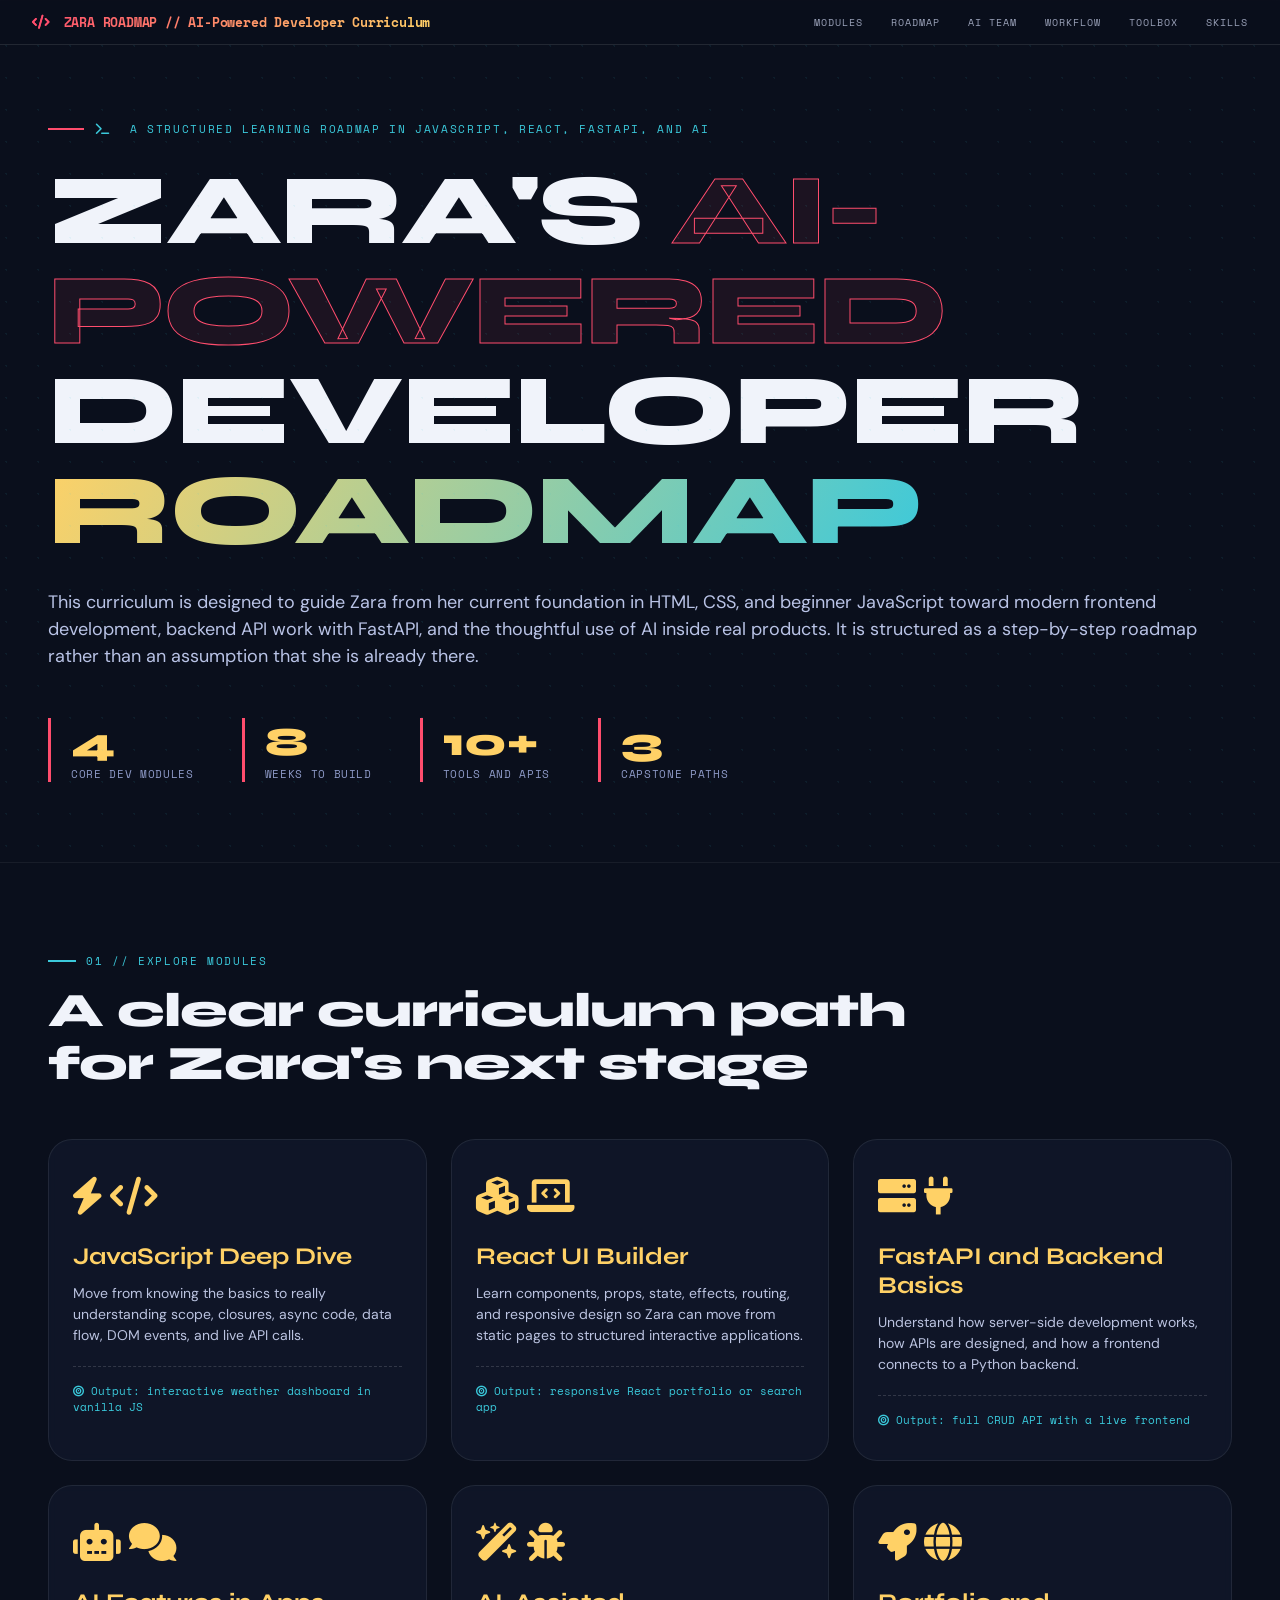
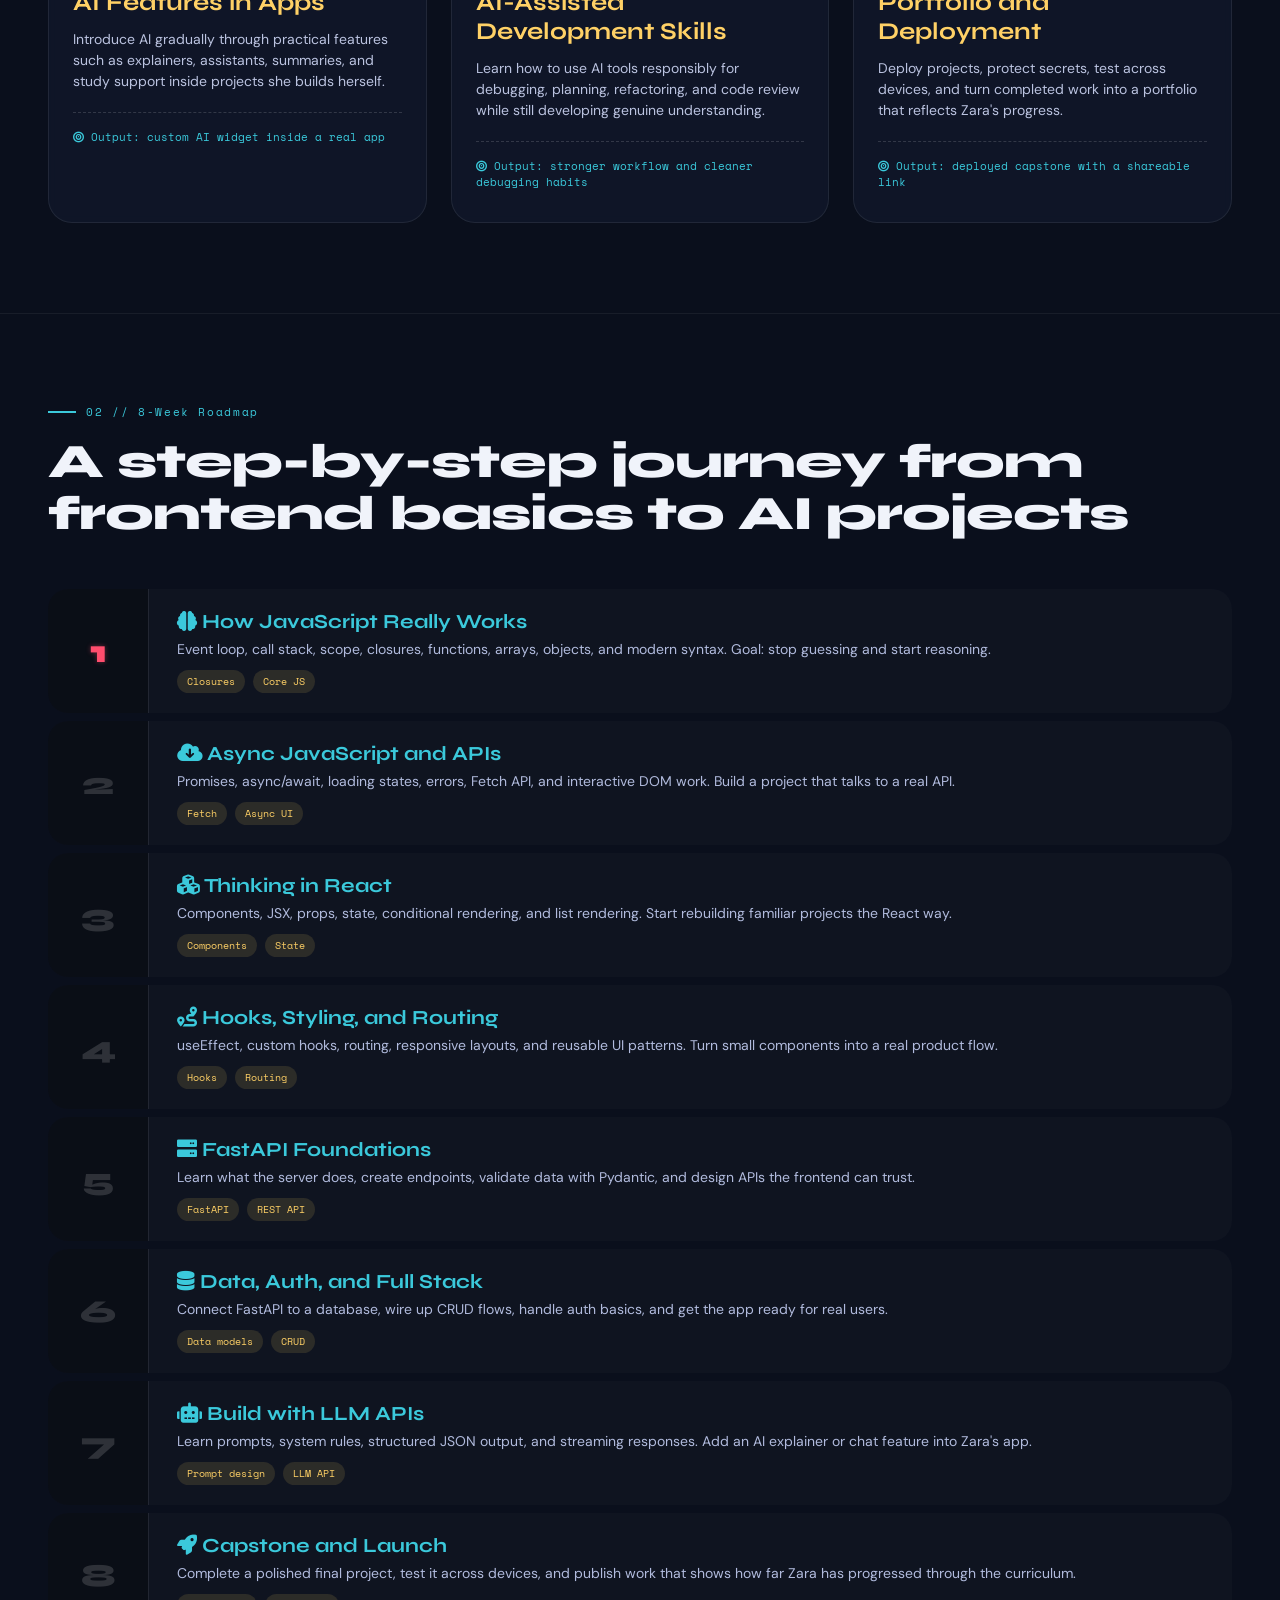
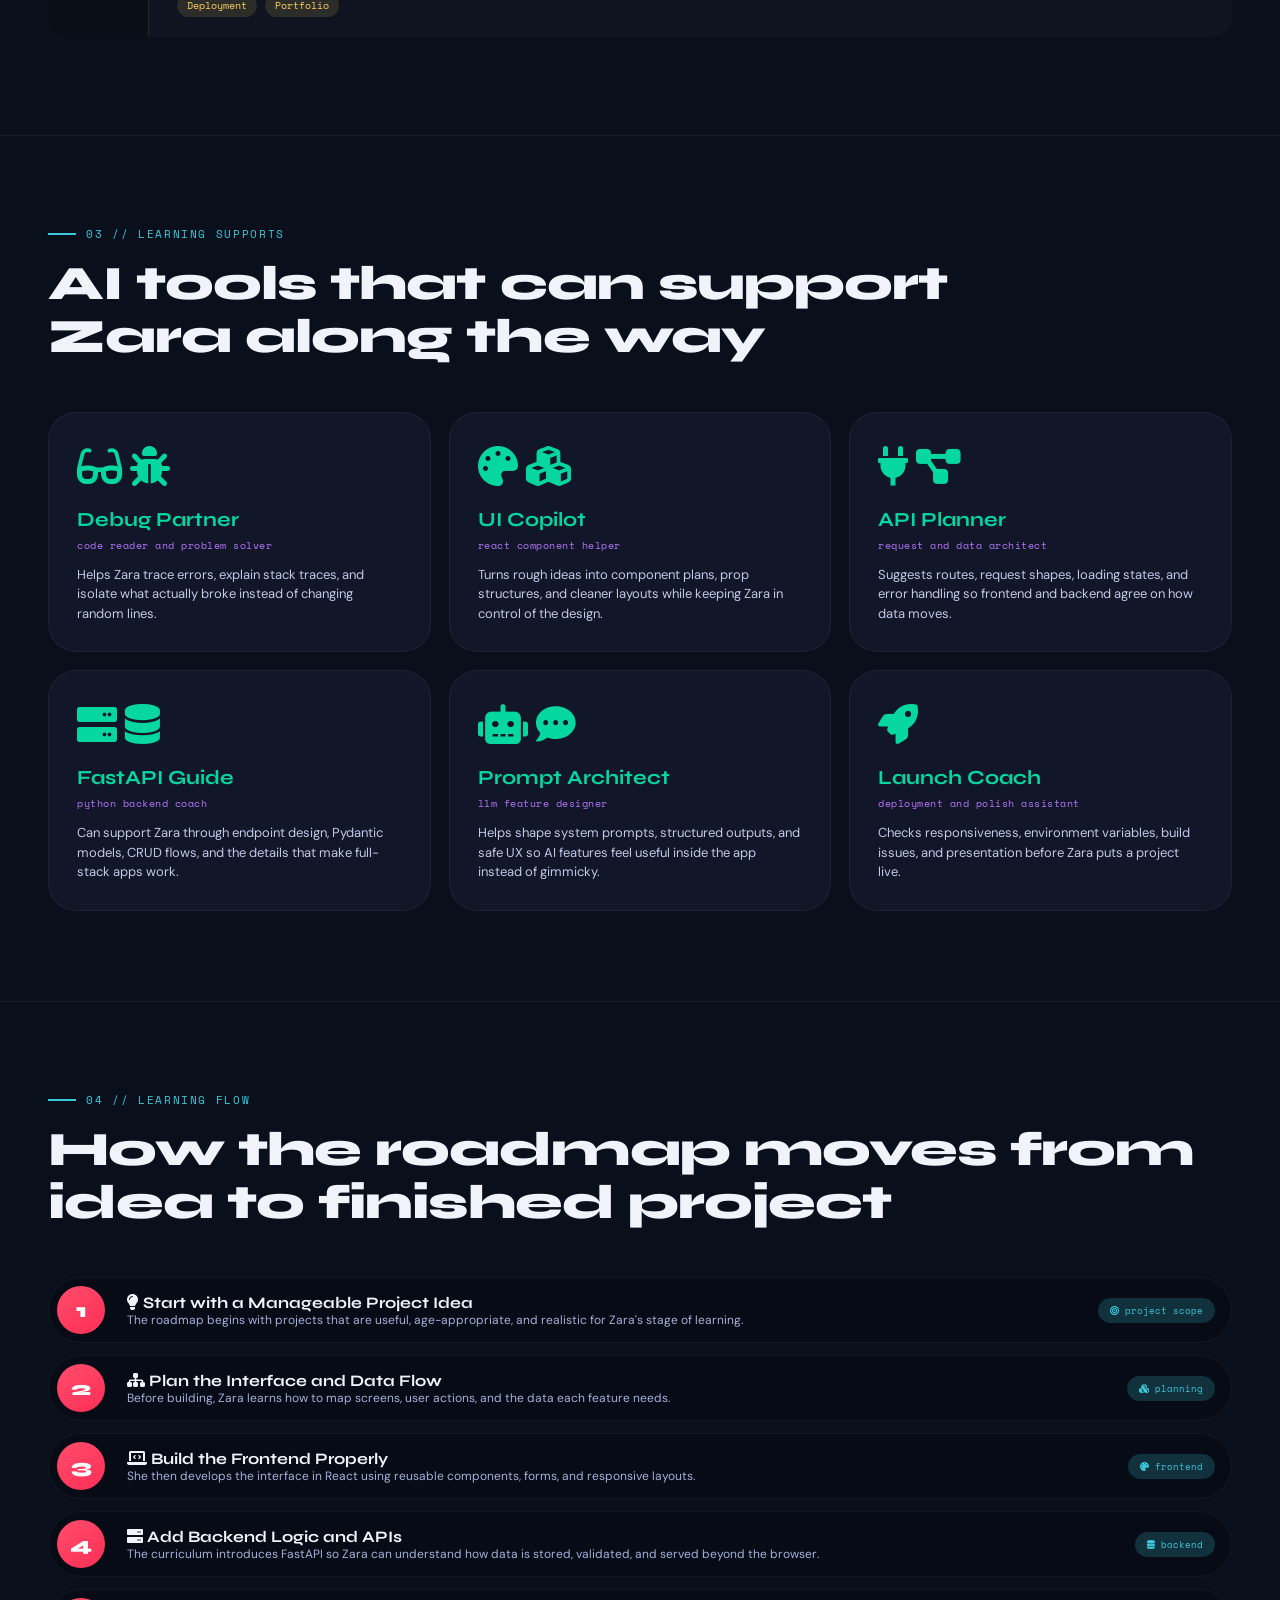
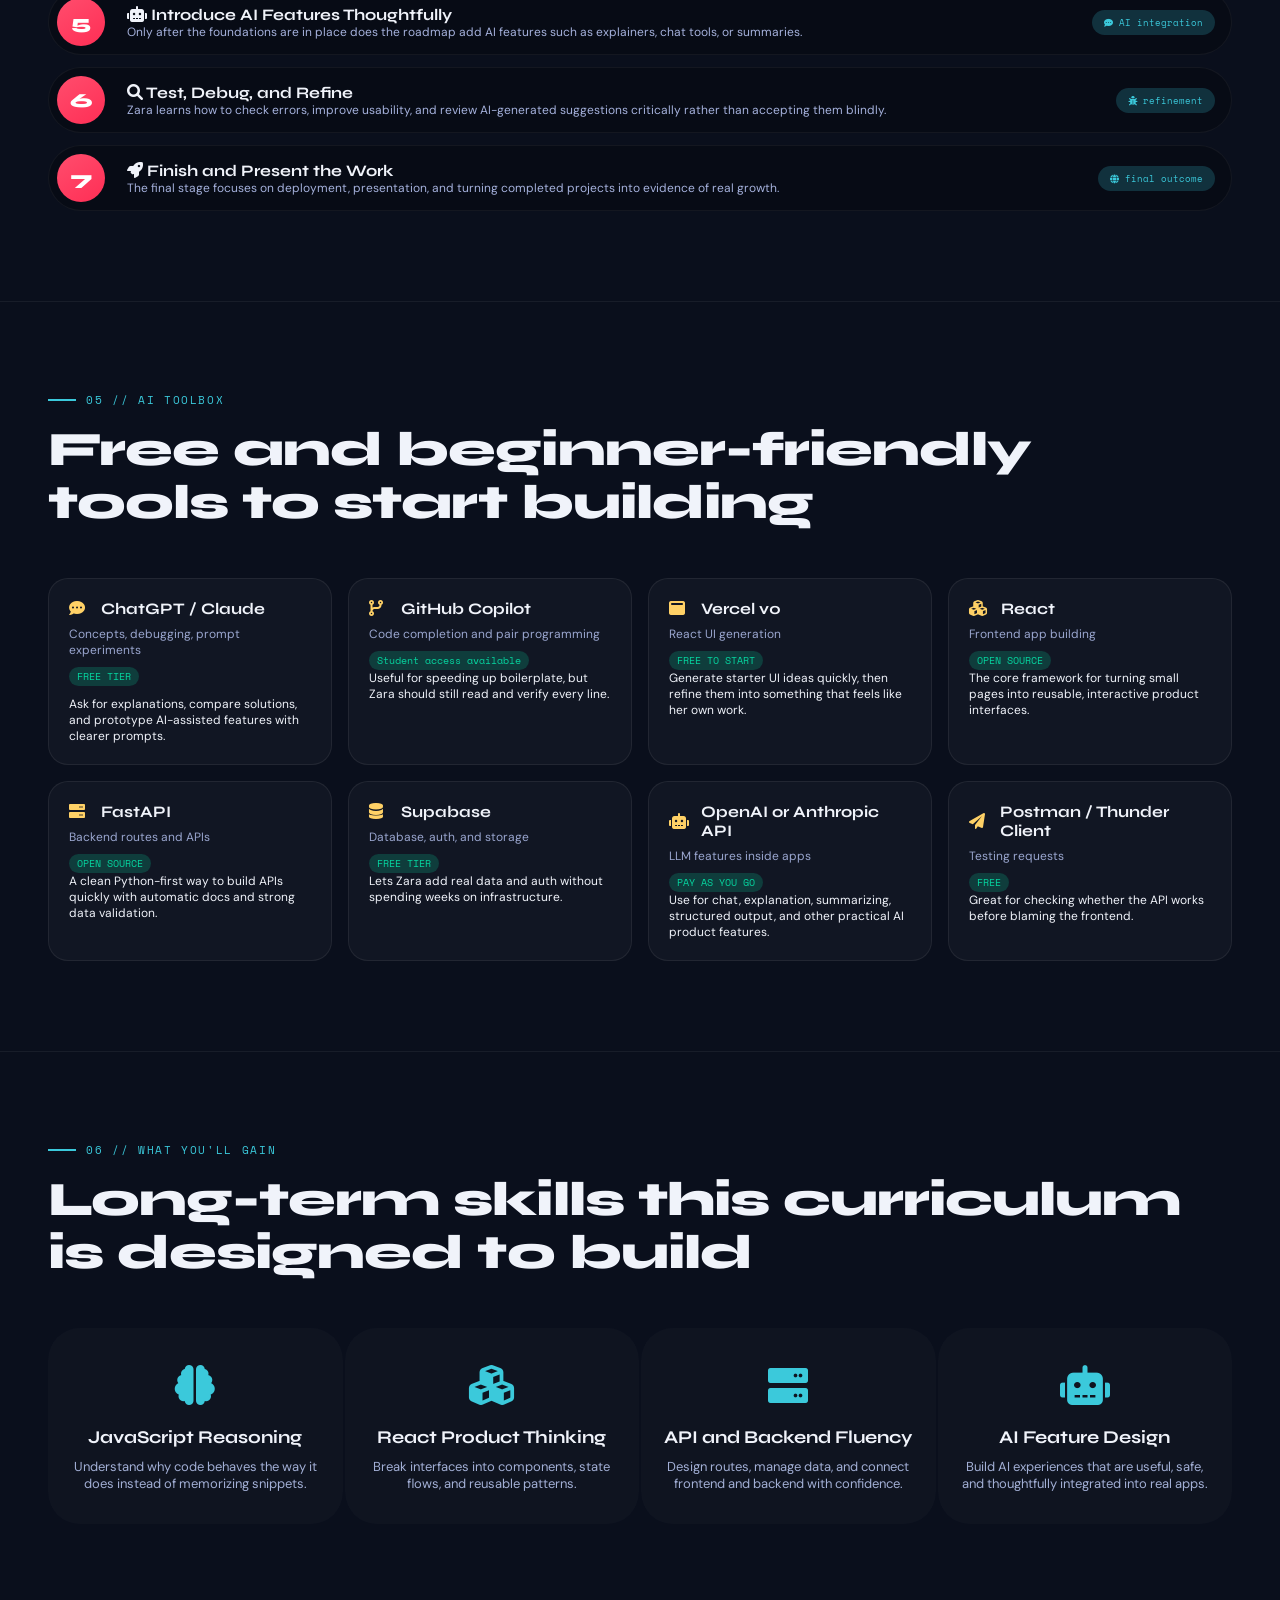
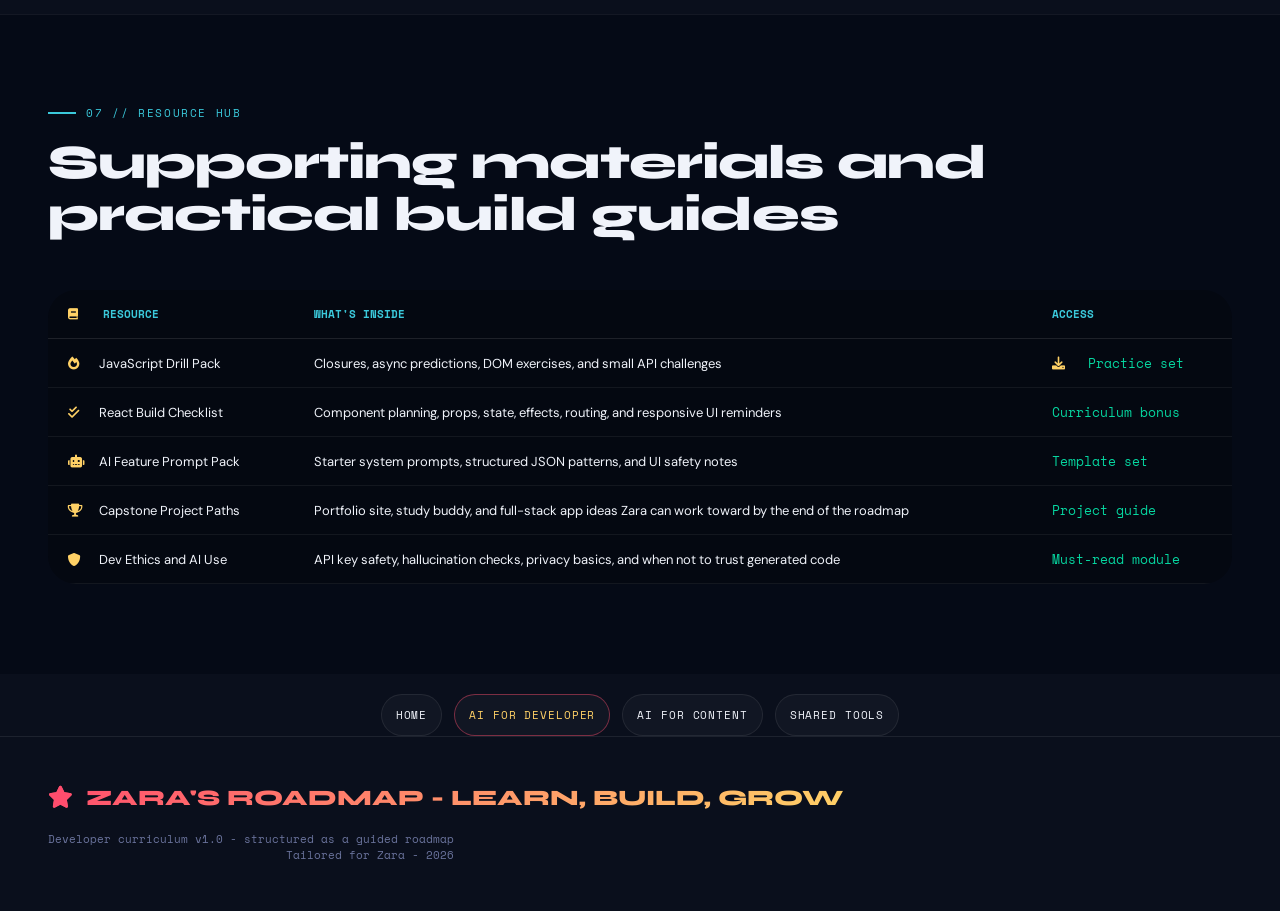
==== ai_for_dev.html @ 977c60f8 "ai build" ====
<!DOCTYPE html>
<html lang="en">
<head>
<meta charset="UTF-8">
<meta name="viewport" content="width=device-width, initial-scale=1.0">
<title>Zara's AI-Powered Developer Roadmap</title>
<link href="https://fonts.googleapis.com/css2?family=Space+Mono:wght@400;700&family=Syne:wght@400;600;700;800&family=DM+Sans:wght@300;400;500;700&display=swap" rel="stylesheet">
<link rel="stylesheet" href="https://cdnjs.cloudflare.com/ajax/libs/font-awesome/6.0.0-beta3/css/all.min.css">
<style>
*{margin:0;padding:0;box-sizing:border-box}
:root{
  --deep:#0a0f1c; --paper:#fefbf5; --plasma:#ff4d6d; --plasma2:#ff4d6e13; --neon:#3bc9db; --volt:#ffd166; --purple:#b977fe; --mint:#06d6a0;
  --mono:'Space Mono',monospace; --head:'Syne',sans-serif; --body:'DM Sans',sans-serif;
}
html{scroll-behavior:smooth}
body{background:var(--deep);color:#f0f3fa;font-family:var(--body);overflow-x:hidden}

nav{position:fixed;top:0;left:0;right:0;z-index:100;display:flex;align-items:center;justify-content:space-between;padding:12px 32px;background:rgba(10,15,28,0.92);backdrop-filter:blur(14px);border-bottom:1px solid rgba(255,255,255,0.1)}
.nav-logo{font-family:var(--mono);font-size:13px;font-weight:700;background:linear-gradient(135deg,var(--plasma),var(--volt));-webkit-background-clip:text;background-clip:text;color:transparent;letter-spacing:-0.2px}
.nav-logo i{margin-right:6px;background:none;-webkit-background-clip:unset;background-clip:unset;color:var(--plasma);font-size:14px}
.nav-links{display:flex;gap:28px;flex-wrap:wrap}
.nav-links a{font-family:var(--mono);font-size:10px;color:#9aa2b9;text-decoration:none;letter-spacing:0.1em;text-transform:uppercase;transition:all 0.2s}
.nav-links a:hover{color:var(--plasma)}

.hero{min-height:90vh;display:flex;flex-direction:column;justify-content:center;padding:120px 48px 80px;position:relative;overflow:hidden}
.hero-grid{position:absolute;inset:0;background-image:radial-gradient(circle at 20% 40%, rgba(59,201,219,0.08) 1px, transparent 1px);background-size:32px 32px;pointer-events:none}
.hero-tag{font-family:var(--mono);font-size:11px;color:var(--neon);letter-spacing:0.15em;margin-bottom:24px;display:flex;align-items:center;gap:12px}
.hero-tag::before{content:'';width:36px;height:2px;background:var(--plasma)}
.hero-tag i{margin-right:6px;font-size:12px}
.hero h1{font-family:var(--head);font-size:clamp(48px,9vw,100px);font-weight:800;line-height:1;letter-spacing:-0.02em;margin-bottom:28px}
.hero h1 .highlight{color:var(--plasma2);-webkit-text-stroke:1px var(--plasma);text-stroke:1px var(--plasma)}
.hero h1 .spark{background:linear-gradient(120deg,var(--volt),var(--neon));-webkit-background-clip:text;background-clip:text;color:transparent}
.hero-sub{font-size:18px;color:#b9c3e6;max-width:620px;line-height:1.5;margin-bottom:48px}
.hero-stats{display:flex;gap:48px;flex-wrap:wrap}
.stat{border-left:3px solid var(--plasma);padding-left:20px}
.stat-num{font-family:var(--head);font-size:40px;font-weight:800;color:var(--volt)}
.stat-label{font-family:var(--mono);font-size:11px;color:#8d99c6;text-transform:uppercase;letter-spacing:0.06em}

section{padding:90px 48px;border-top:1px solid rgba(255,255,255,0.06)}
.s-tag{font-family:var(--mono);font-size:11px;color:var(--neon);letter-spacing:0.15em;margin-bottom:16px;display:flex;align-items:center;gap:10px}
.s-tag::before{content:'';width:28px;height:2px;background:var(--neon)}
.s-title{font-family:var(--head);font-size:clamp(28px,5vw,48px);font-weight:800;line-height:1.1;letter-spacing:-0.02em;margin-bottom:48px}

.modules-grid{display:grid;grid-template-columns:repeat(auto-fill,minmax(280px,1fr));gap:24px}
.module-card{background:rgba(18,25,45,0.7);backdrop-filter:blur(4px);border:1px solid rgba(255,255,255,0.08);border-radius:24px;padding:32px 24px;transition:all 0.2s ease}
.module-card:hover{transform:translateY(-6px);border-color:rgba(59,201,219,0.4);background:rgba(30,40,65,0.8)}
.module-icon{font-size:38px;margin-bottom:20px;color:var(--volt)}
.module-card h3{font-family:var(--head);font-size:24px;font-weight:700;margin-bottom:12px;color:var(--volt)}
.module-desc{font-size:14px;color:#bbc3e0;line-height:1.5;margin-bottom:20px}
.module-outcome{font-family:var(--mono);font-size:11px;color:var(--neon);border-top:1px dashed rgba(255,255,255,0.15);padding-top:16px;margin-top:8px}

.weeks-track{margin-top:20px}
.week-row{display:grid;grid-template-columns:100px 1fr;gap:0;margin-bottom:8px;background:rgba(255,255,255,0.02);border-radius:20px;overflow:hidden}
.week-num{display:flex;align-items:center;justify-content:center;font-family:var(--head);font-size:32px;font-weight:800;color:rgba(255,255,255,0.15);background:rgba(0,0,0,0.3);padding:20px 12px}
.week-num.active-w{color:var(--plasma);text-shadow:0 0 5px rgba(255,77,109,0.4)}
.week-content{padding:20px 28px;border-left:1px solid rgba(255,255,255,0.08)}
.week-title{font-family:var(--head);font-size:20px;font-weight:700;color:var(--neon);margin-bottom:6px}
.week-desc{font-size:14px;color:#b1bbdd;margin-bottom:12px}
.week-skills{display:flex;flex-wrap:wrap;gap:8px}
.skill-badge{font-family:var(--mono);font-size:10px;background:rgba(255,209,102,0.12);color:var(--volt);padding:4px 10px;border-radius:40px}

.agents-grid{display:grid;grid-template-columns:repeat(3,1fr);gap:18px}
.agent-card{padding:28px;background:rgba(20,28,48,0.7);border-radius:28px;border:1px solid rgba(255,255,255,0.05);transition:all 0.2s}
.agent-card:hover{background:rgba(40,55,85,0.6);border-color:var(--purple)}
.agent-icon{font-size:40px;margin-bottom:14px;color:var(--mint)}
.agent-name{font-family:var(--head);font-size:20px;font-weight:700;color:var(--mint);margin-bottom:6px}
.agent-job{font-family:var(--mono);font-size:10px;color:var(--purple);letter-spacing:0.05em;margin-bottom:12px}
.agent-desc{font-size:13px;color:#c0c8e8;line-height:1.5}

.wf-list{display:flex;flex-direction:column;gap:12px}
.wf-step{display:grid;grid-template-columns:70px 1fr auto;background:rgba(0,0,0,0.25);border-radius:48px;align-items:center;padding:8px 16px 8px 8px;border:1px solid rgba(255,255,255,0.05)}
.wf-num-circle{width:48px;height:48px;background:linear-gradient(145deg,var(--plasma),#ff2e55);border-radius:40px;display:flex;align-items:center;justify-content:center;font-weight:800;font-family:var(--head);font-size:20px;color:white}
.wf-text h4{font-family:var(--head);font-size:16px;font-weight:700}
.wf-text p{font-size:12px;color:#a5b1dc}
.wf-badge{font-family:var(--mono);font-size:9px;background:rgba(59,201,219,0.2);color:var(--neon);padding:6px 12px;border-radius:30px}

.tool-grid{display:grid;grid-template-columns:repeat(4,1fr);gap:16px}
.tool-card{background:rgba(255,255,255,0.03);border-radius:20px;padding:20px;border:1px solid rgba(255,255,255,0.07)}
.tool-card h4{font-family:var(--head);font-size:16px;font-weight:700;margin-bottom:6px;display:flex;align-items:center;gap:8px}
.tool-card h4 i{color:var(--volt);width:24px}
.tool-for{font-size:12px;color:#9aa6cf;margin:8px 0 6px}
.free-badge{font-size:9px;background:rgba(6,214,160,0.2);color:var(--mint);padding:2px 8px;border-radius:30px;display:inline-block}

.skill-grid{display:grid;grid-template-columns:repeat(4,1fr);gap:2px}
.skill-card{text-align:center;padding:32px 18px;background:rgba(255,255,255,0.02);border-radius:32px}
.skill-icon{font-size:40px;margin-bottom:14px;color:var(--neon)}
.skill-card h4{font-family:var(--head);font-size:18px;font-weight:700}
.skill-card p{font-size:13px;color:#a2afd5;margin-top:10px}

.resource-table{width:100%;border-collapse:collapse;background:rgba(0,0,0,0.25);border-radius:28px;overflow:hidden}
.resource-table th{font-family:var(--mono);font-size:11px;color:var(--neon);text-align:left;padding:16px 20px;border-bottom:1px solid rgba(255,255,255,0.1)}
.resource-table td{padding:14px 20px;border-bottom:1px solid rgba(255,255,255,0.06);font-size:13px}
.free-tag{color:var(--mint);font-family:var(--mono);font-size:10px}
.resource-table i{margin-right:8px;color:var(--volt);width:20px}

footer{padding:48px;border-top:1px solid rgba(255,255,255,0.08);display:flex;justify-content:space-between;flex-wrap:wrap;gap:20px}
.footer-logo{font-family:var(--head);font-size:22px;font-weight:800;background:linear-gradient(135deg,var(--plasma),var(--volt));-webkit-background-clip:text;background-clip:text;color:transparent}
.footer-logo i{margin-right:6px;color:var(--plasma);background:none;-webkit-background-clip:unset}
.footer-meta{font-family:var(--mono);font-size:11px;color:#6a739c;text-align:right}

.fade-in{opacity:0;transform:translateY(16px);transition:opacity 0.5s ease,transform 0.5s ease}
.fade-in.visible{opacity:1;transform:translateY(0)}

@media(max-width:900px){
  .agents-grid,.tool-grid,.skill-grid{grid-template-columns:1fr}
  .week-row{grid-template-columns:1fr}
  .week-num{padding:12px}
  .wf-step{grid-template-columns:1fr;gap:12px;border-radius:32px;padding:16px}
  .wf-num-circle{margin-right:auto}
  section{padding:60px 24px}
  .hero{padding:100px 24px 60px}
  nav .nav-links{display:none}
}
</style>
<link rel="stylesheet" href="shared-responsive.css">
</head>
<body>

<nav>
  <div class="nav-logo"><i class="fas fa-code"></i> ZARA ROADMAP // AI-Powered Developer Curriculum</div>

  <div class="nav-links">
    <a href="#modules">Modules</a>
    <a href="#roadmap">Roadmap</a>
    <a href="#aiagents">AI Team</a>
    <a href="#workflow">Workflow</a>
    <a href="#toolbox">Toolbox</a>
    <a href="#skills">Skills</a>
  </div>
</nav>

<section class="hero">
  <div class="hero-grid"></div>
  <div class="hero-tag"><i class="fas fa-terminal"></i> A STRUCTURED LEARNING ROADMAP IN JAVASCRIPT, REACT, FASTAPI, AND AI</div>
  <h1>
    <div>ZARA'S<span class="highlight"> AI-POWERED</span></div>
    <div>DEVELOPER <span class="spark">ROADMAP</span></div>
  </h1>
  <p class="hero-sub">This curriculum is designed to guide Zara from her current foundation in HTML, CSS, and beginner JavaScript toward modern frontend development, backend API work with FastAPI, and the thoughtful use of AI inside real products. It is structured as a step-by-step roadmap rather than an assumption that she is already there.</p>
  <div class="hero-stats">
    <div class="stat"><div class="stat-num">4</div><div class="stat-label">Core Dev Modules</div></div>
    <div class="stat"><div class="stat-num">8</div><div class="stat-label">Weeks to Build</div></div>
    <div class="stat"><div class="stat-num">10+</div><div class="stat-label">Tools and APIs</div></div>
    <div class="stat"><div class="stat-num">3</div><div class="stat-label">Capstone Paths</div></div>
  </div>
</section>

<section id="modules">
  <div class="s-tag">01 // EXPLORE MODULES</div>
  <h2 class="s-title">A clear curriculum path<br>for Zara's next stage</h2>
  <div class="modules-grid fade-in">
    <div class="module-card"><div class="module-icon"><i class="fas fa-bolt"></i> <i class="fas fa-code"></i></div><h3>JavaScript Deep Dive</h3><div class="module-desc">Move from knowing the basics to really understanding scope, closures, async code, data flow, DOM events, and live API calls.</div><div class="module-outcome"><i class="fas fa-bullseye"></i> Output: interactive weather dashboard in vanilla JS</div></div>
    <div class="module-card"><div class="module-icon"><i class="fas fa-cubes"></i> <i class="fas fa-laptop-code"></i></div><h3>React UI Builder</h3><div class="module-desc">Learn components, props, state, effects, routing, and responsive design so Zara can move from static pages to structured interactive applications.</div><div class="module-outcome"><i class="fas fa-bullseye"></i> Output: responsive React portfolio or search app</div></div>
    <div class="module-card"><div class="module-icon"><i class="fas fa-server"></i> <i class="fas fa-plug"></i></div><h3>FastAPI and Backend Basics</h3><div class="module-desc">Understand how server-side development works, how APIs are designed, and how a frontend connects to a Python backend.</div><div class="module-outcome"><i class="fas fa-bullseye"></i> Output: full CRUD API with a live frontend</div></div>
    <div class="module-card"><div class="module-icon"><i class="fas fa-robot"></i> <i class="fas fa-comments"></i></div><h3>AI Features in Apps</h3><div class="module-desc">Introduce AI gradually through practical features such as explainers, assistants, summaries, and study support inside projects she builds herself.</div><div class="module-outcome"><i class="fas fa-bullseye"></i> Output: custom AI widget inside a real app</div></div>
    <div class="module-card"><div class="module-icon"><i class="fas fa-wand-magic-sparkles"></i> <i class="fas fa-bug"></i></div><h3>AI-Assisted Development Skills</h3><div class="module-desc">Learn how to use AI tools responsibly for debugging, planning, refactoring, and code review while still developing genuine understanding.</div><div class="module-outcome"><i class="fas fa-bullseye"></i> Output: stronger workflow and cleaner debugging habits</div></div>
    <div class="module-card"><div class="module-icon"><i class="fas fa-rocket"></i> <i class="fas fa-globe"></i></div><h3>Portfolio and Deployment</h3><div class="module-desc">Deploy projects, protect secrets, test across devices, and turn completed work into a portfolio that reflects Zara's progress.</div><div class="module-outcome"><i class="fas fa-bullseye"></i> Output: deployed capstone with a shareable link</div></div>
  </div>
</section>

<section id="roadmap">
  <div class="s-tag">02 // 8-Week Roadmap</div>
  <h2 class="s-title">A step-by-step journey from<br>frontend basics to AI projects</h2>
  <div class="weeks-track fade-in">
    <div class="week-row"><div class="week-num active-w">1</div><div class="week-content"><div class="week-title"><i class="fas fa-brain"></i> How JavaScript Really Works</div><div class="week-desc">Event loop, call stack, scope, closures, functions, arrays, objects, and modern syntax. Goal: stop guessing and start reasoning.</div><div class="week-skills"><span class="skill-badge">Closures</span><span class="skill-badge">Core JS</span></div></div></div>
    <div class="week-row"><div class="week-num">2</div><div class="week-content"><div class="week-title"><i class="fas fa-cloud-arrow-down"></i> Async JavaScript and APIs</div><div class="week-desc">Promises, async/await, loading states, errors, Fetch API, and interactive DOM work. Build a project that talks to a real API.</div><div class="week-skills"><span class="skill-badge">Fetch</span><span class="skill-badge">Async UI</span></div></div></div>
    <div class="week-row"><div class="week-num">3</div><div class="week-content"><div class="week-title"><i class="fas fa-cubes"></i> Thinking in React</div><div class="week-desc">Components, JSX, props, state, conditional rendering, and list rendering. Start rebuilding familiar projects the React way.</div><div class="week-skills"><span class="skill-badge">Components</span><span class="skill-badge">State</span></div></div></div>
    <div class="week-row"><div class="week-num">4</div><div class="week-content"><div class="week-title"><i class="fas fa-route"></i> Hooks, Styling, and Routing</div><div class="week-desc">useEffect, custom hooks, routing, responsive layouts, and reusable UI patterns. Turn small components into a real product flow.</div><div class="week-skills"><span class="skill-badge">Hooks</span><span class="skill-badge">Routing</span></div></div></div>
    <div class="week-row"><div class="week-num">5</div><div class="week-content"><div class="week-title"><i class="fas fa-server"></i> FastAPI Foundations</div><div class="week-desc">Learn what the server does, create endpoints, validate data with Pydantic, and design APIs the frontend can trust.</div><div class="week-skills"><span class="skill-badge">FastAPI</span><span class="skill-badge">REST API</span></div></div></div>
    <div class="week-row"><div class="week-num">6</div><div class="week-content"><div class="week-title"><i class="fas fa-database"></i> Data, Auth, and Full Stack</div><div class="week-desc">Connect FastAPI to a database, wire up CRUD flows, handle auth basics, and get the app ready for real users.</div><div class="week-skills"><span class="skill-badge">Data models</span><span class="skill-badge">CRUD</span></div></div></div>
    <div class="week-row"><div class="week-num">7</div><div class="week-content"><div class="week-title"><i class="fas fa-robot"></i> Build with LLM APIs</div><div class="week-desc">Learn prompts, system rules, structured JSON output, and streaming responses. Add an AI explainer or chat feature into Zara's app.</div><div class="week-skills"><span class="skill-badge">Prompt design</span><span class="skill-badge">LLM API</span></div></div></div>
    <div class="week-row"><div class="week-num">8</div><div class="week-content"><div class="week-title"><i class="fas fa-rocket"></i> Capstone and Launch</div><div class="week-desc">Complete a polished final project, test it across devices, and publish work that shows how far Zara has progressed through the curriculum.</div><div class="week-skills"><span class="skill-badge">Deployment</span><span class="skill-badge">Portfolio</span></div></div></div>
  </div>
</section>

<section id="aiagents">
  <div class="s-tag">03 // LEARNING SUPPORTS</div>
  <h2 class="s-title">AI tools that can support<br>Zara along the way</h2>
  <div class="agents-grid fade-in">
    <div class="agent-card"><div class="agent-icon"><i class="fas fa-glasses"></i> <i class="fas fa-bug"></i></div><div class="agent-name">Debug Partner</div><div class="agent-job">code reader and problem solver</div><div class="agent-desc">Helps Zara trace errors, explain stack traces, and isolate what actually broke instead of changing random lines.</div></div>
    <div class="agent-card"><div class="agent-icon"><i class="fas fa-palette"></i> <i class="fas fa-cubes"></i></div><div class="agent-name">UI Copilot</div><div class="agent-job">react component helper</div><div class="agent-desc">Turns rough ideas into component plans, prop structures, and cleaner layouts while keeping Zara in control of the design.</div></div>
    <div class="agent-card"><div class="agent-icon"><i class="fas fa-plug"></i> <i class="fas fa-diagram-project"></i></div><div class="agent-name">API Planner</div><div class="agent-job">request and data architect</div><div class="agent-desc">Suggests routes, request shapes, loading states, and error handling so frontend and backend agree on how data moves.</div></div>
    <div class="agent-card"><div class="agent-icon"><i class="fas fa-server"></i> <i class="fas fa-database"></i></div><div class="agent-name">FastAPI Guide</div><div class="agent-job">python backend coach</div><div class="agent-desc">Can support Zara through endpoint design, Pydantic models, CRUD flows, and the details that make full-stack apps work.</div></div>
    <div class="agent-card"><div class="agent-icon"><i class="fas fa-robot"></i> <i class="fas fa-comment-dots"></i></div><div class="agent-name">Prompt Architect</div><div class="agent-job">llm feature designer</div><div class="agent-desc">Helps shape system prompts, structured outputs, and safe UX so AI features feel useful inside the app instead of gimmicky.</div></div>
    <div class="agent-card"><div class="agent-icon"><i class="fas fa-rocket"></i> <i class="fas fa-shield-halved"></i></div><div class="agent-name">Launch Coach</div><div class="agent-job">deployment and polish assistant</div><div class="agent-desc">Checks responsiveness, environment variables, build issues, and presentation before Zara puts a project live.</div></div>
  </div>
</section>

<section id="workflow">
  <div class="s-tag">04 // LEARNING FLOW</div>
  <h2 class="s-title">How the roadmap moves from<br>idea to finished project</h2>
  <div class="wf-list fade-in">
    <div class="wf-step"><div class="wf-num-circle">1</div><div class="wf-text"><h4><i class="fas fa-lightbulb"></i> Start with a Manageable Project Idea</h4><p>The roadmap begins with projects that are useful, age-appropriate, and realistic for Zara's stage of learning.</p></div><div class="wf-badge"><i class="fas fa-bullseye"></i> project scope</div></div>
    <div class="wf-step"><div class="wf-num-circle">2</div><div class="wf-text"><h4><i class="fas fa-sitemap"></i> Plan the Interface and Data Flow</h4><p>Before building, Zara learns how to map screens, user actions, and the data each feature needs.</p></div><div class="wf-badge"><i class="fas fa-cubes"></i> planning</div></div>
    <div class="wf-step"><div class="wf-num-circle">3</div><div class="wf-text"><h4><i class="fas fa-laptop-code"></i> Build the Frontend Properly</h4><p>She then develops the interface in React using reusable components, forms, and responsive layouts.</p></div><div class="wf-badge"><i class="fas fa-palette"></i> frontend</div></div>
    <div class="wf-step"><div class="wf-num-circle">4</div><div class="wf-text"><h4><i class="fas fa-server"></i> Add Backend Logic and APIs</h4><p>The curriculum introduces FastAPI so Zara can understand how data is stored, validated, and served beyond the browser.</p></div><div class="wf-badge"><i class="fas fa-database"></i> backend</div></div>
    <div class="wf-step"><div class="wf-num-circle">5</div><div class="wf-text"><h4><i class="fas fa-robot"></i> Introduce AI Features Thoughtfully</h4><p>Only after the foundations are in place does the roadmap add AI features such as explainers, chat tools, or summaries.</p></div><div class="wf-badge"><i class="fas fa-comment-dots"></i> AI integration</div></div>
    <div class="wf-step"><div class="wf-num-circle">6</div><div class="wf-text"><h4><i class="fas fa-magnifying-glass"></i> Test, Debug, and Refine</h4><p>Zara learns how to check errors, improve usability, and review AI-generated suggestions critically rather than accepting them blindly.</p></div><div class="wf-badge"><i class="fas fa-bug"></i> refinement</div></div>
    <div class="wf-step"><div class="wf-num-circle">7</div><div class="wf-text"><h4><i class="fas fa-rocket"></i> Finish and Present the Work</h4><p>The final stage focuses on deployment, presentation, and turning completed projects into evidence of real growth.</p></div><div class="wf-badge"><i class="fas fa-globe"></i> final outcome</div></div>
  </div>
</section>

<section id="toolbox">
  <div class="s-tag">05 // AI TOOLBOX</div>
  <h2 class="s-title">Free and beginner-friendly<br>tools to start building</h2>
  <div class="tool-grid fade-in">
    <div class="tool-card"><h4><i class="fas fa-comment-dots"></i> ChatGPT / Claude</h4><div class="tool-for">Concepts, debugging, prompt experiments</div><div class="free-badge free-tag">FREE TIER</div><div style="font-size:12px; margin-top:10px;">Ask for explanations, compare solutions, and prototype AI-assisted features with clearer prompts.</div></div>
    <div class="tool-card"><h4><i class="fas fa-code-branch"></i> GitHub Copilot</h4><div class="tool-for">Code completion and pair programming</div><div class="free-badge free-tag">Student access available</div><div style="font-size:12px;">Useful for speeding up boilerplate, but Zara should still read and verify every line.</div></div>
    <div class="tool-card"><h4><i class="fas fa-window-maximize"></i> Vercel v0</h4><div class="tool-for">React UI generation</div><div class="free-badge free-tag">FREE TO START</div><div style="font-size:12px;">Generate starter UI ideas quickly, then refine them into something that feels like her own work.</div></div>
    <div class="tool-card"><h4><i class="fas fa-cubes"></i> React</h4><div class="tool-for">Frontend app building</div><div class="free-badge free-tag">OPEN SOURCE</div><div style="font-size:12px;">The core framework for turning small pages into reusable, interactive product interfaces.</div></div>
    <div class="tool-card"><h4><i class="fas fa-server"></i> FastAPI</h4><div class="tool-for">Backend routes and APIs</div><div class="free-badge free-tag">OPEN SOURCE</div><div style="font-size:12px;">A clean Python-first way to build APIs quickly with automatic docs and strong data validation.</div></div>
    <div class="tool-card"><h4><i class="fas fa-database"></i> Supabase</h4><div class="tool-for">Database, auth, and storage</div><div class="free-badge free-tag">FREE TIER</div><div style="font-size:12px;">Lets Zara add real data and auth without spending weeks on infrastructure.</div></div>
    <div class="tool-card"><h4><i class="fas fa-robot"></i> OpenAI or Anthropic API</h4><div class="tool-for">LLM features inside apps</div><div class="free-badge free-tag">PAY AS YOU GO</div><div style="font-size:12px;">Use for chat, explanation, summarizing, structured output, and other practical AI product features.</div></div>
    <div class="tool-card"><h4><i class="fas fa-paper-plane"></i> Postman / Thunder Client</h4><div class="tool-for">Testing requests</div><div class="free-badge free-tag">FREE</div><div style="font-size:12px;">Great for checking whether the API works before blaming the frontend.</div></div>
  </div>
</section>

<section id="skills">
  <div class="s-tag">06 // WHAT YOU'LL GAIN</div>
  <h2 class="s-title">Long-term skills this curriculum<br>is designed to build</h2>
  <div class="skill-grid fade-in">
    <div class="skill-card"><div class="skill-icon"><i class="fas fa-brain"></i></div><h4>JavaScript Reasoning</h4><p>Understand why code behaves the way it does instead of memorizing snippets.</p></div>
    <div class="skill-card"><div class="skill-icon"><i class="fas fa-cubes"></i></div><h4>React Product Thinking</h4><p>Break interfaces into components, state flows, and reusable patterns.</p></div>
    <div class="skill-card"><div class="skill-icon"><i class="fas fa-server"></i></div><h4>API and Backend Fluency</h4><p>Design routes, manage data, and connect frontend and backend with confidence.</p></div>
    <div class="skill-card"><div class="skill-icon"><i class="fas fa-robot"></i></div><h4>AI Feature Design</h4><p>Build AI experiences that are useful, safe, and thoughtfully integrated into real apps.</p></div>
  </div>
</section>

<section id="resources" style="background:#050a16">
  <div class="s-tag">07 // RESOURCE HUB</div>
  <h2 class="s-title">Supporting materials and<br>practical build guides</h2>
  <table class="resource-table fade-in">
    <thead><tr><th><i class="fas fa-book"></i> RESOURCE</th><th>WHAT'S INSIDE</th><th>ACCESS</th></tr></thead>
    <tbody>
      <tr><td><i class="fas fa-fire"></i> JavaScript Drill Pack</td><td>Closures, async predictions, DOM exercises, and small API challenges</td><td class="free-tag"><i class="fas fa-download"></i> Practice set</td></tr>
      <tr><td><i class="fas fa-check-double"></i> React Build Checklist</td><td>Component planning, props, state, effects, routing, and responsive UI reminders</td><td class="free-tag">Curriculum bonus</td></tr>
      <tr><td><i class="fas fa-robot"></i> AI Feature Prompt Pack</td><td>Starter system prompts, structured JSON patterns, and UI safety notes</td><td class="free-tag">Template set</td></tr>
      <tr><td><i class="fas fa-trophy"></i> Capstone Project Paths</td><td>Portfolio site, study buddy, and full-stack app ideas Zara can work toward by the end of the roadmap</td><td class="free-tag">Project guide</td></tr>
      <tr><td><i class="fas fa-shield-alt"></i> Dev Ethics and AI Use</td><td>API key safety, hallucination checks, privacy basics, and when not to trust generated code</td><td class="free-tag">Must-read module</td></tr>
    </tbody>
  </table>
</section>

<div class="footer-tab-nav" aria-label="Site links">
  <a class="footer-tab-link" href="index.html">Home</a>
  <a class="footer-tab-link is-active" href="ai_for_dev.html">AI for Developer</a>
  <a class="footer-tab-link" href="ai_for_story.html">AI for Content</a>
  <a class="footer-tab-link" href="ai_tools.html">Shared Tools</a>
</div>

<footer>
  <div class="footer-logo"><i class="fas fa-star"></i> ZARA'S ROADMAP - LEARN, BUILD, GROW</div>
  <div class="footer-meta">
    Developer curriculum v1.0 - structured as a guided roadmap<br>
    Tailored for Zara - 2026
  </div>
</footer>

<script>
const observer = new IntersectionObserver((entries) => {
  entries.forEach(entry => { if(entry.isIntersecting) entry.target.classList.add('visible'); });
}, { threshold: 0.15 });
document.querySelectorAll('.fade-in').forEach(el => observer.observe(el));
</script>
</body>
</html>
---- shared-responsive.css ----
body{
  overflow-x:hidden;
}

.footer-tab-nav{
  display:flex;
  flex-wrap:wrap;
  gap:12px;
  padding:20px 24px 0;
  justify-content:center;
}

.footer-tab-link{
  display:inline-flex;
  align-items:center;
  justify-content:center;
  text-decoration:none;
  color:#f0f3fa;
  background:rgba(255,255,255,0.03);
  border:1px solid rgba(255,255,255,0.08);
  border-radius:999px;
  padding:10px 14px;
  min-height:42px;
  font-family:'Space Mono',monospace;
  font-size:11px;
  letter-spacing:0.08em;
  text-transform:uppercase;
  transition:background .18s ease,border-color .18s ease,transform .18s ease;
}

.footer-tab-link:hover{
  transform:translateY(-1px);
  border-color:rgba(59,201,219,0.45);
  background:rgba(255,255,255,0.07);
}

.footer-tab-link.is-active{
  border-color:rgba(255,77,109,0.45);
  color:#ffd166;
}

h1,
.hero h1,
.hero h1 div,
.hero h1 span,
.nav-logo,
.hero-tag,
.hero-sub,
.s-title,
.module-card h3,
.agent-name,
.link-card h2,
.card h2{
  max-width:100%;
  overflow-wrap:anywhere;
  word-break:normal;
}

img,
video,
canvas,
svg{
  max-width:100%;
  height:auto;
}

@media(max-width:1100px){
  .hero{
    padding:110px 32px 70px;
  }

  section{
    padding:72px 32px;
  }

  .tool-grid{
    grid-template-columns:repeat(2,1fr);
  }

  .agents-grid{
    grid-template-columns:repeat(2,1fr);
  }

  .skill-grid{
    grid-template-columns:repeat(2,1fr);
    gap:14px;
  }

  .link-grid{
    grid-template-columns:repeat(2,minmax(0,1fr));
  }
}

@media(max-width:900px){
  nav{
    padding:12px 18px;
  }

  .nav-logo{
    font-size:12px;
  }

  nav .nav-links{
    display:none;
  }

  .hero{
    min-height:auto;
    padding:96px 24px 56px;
  }

  section{
    padding:60px 24px;
  }

  .hero-sub{
    font-size:16px;
    max-width:100%;
  }

  .modules-grid,
  .agents-grid,
  .tool-grid,
  .skill-grid,
  .link-grid,
  .grid{
    grid-template-columns:1fr;
  }

  .week-row{
    grid-template-columns:1fr;
  }

  .week-num{
    justify-content:flex-start;
    padding:14px 18px;
    font-size:28px;
  }

  .week-content{
    border-left:none;
    border-top:1px solid rgba(255,255,255,0.08);
    padding:18px 18px 20px;
  }

  .wf-step{
    grid-template-columns:1fr;
    gap:12px;
    border-radius:28px;
    padding:16px;
  }

  .wf-num-circle{
    margin-right:auto;
  }

  .resource-table{
    display:block;
    overflow-x:auto;
    white-space:nowrap;
    -webkit-overflow-scrolling:touch;
  }

  .resource-table thead,
  .resource-table tbody,
  .resource-table tr{
    width:max-content;
  }

  .wrap{
    padding:32px 18px 48px;
  }

  .footer-tab-nav{
    padding:18px 18px 0;
    gap:10px;
  }
}

@media(max-width:640px){
  .hero-tag,
  .s-tag,
  .eyebrow,
  .card-kicker{
    font-size:10px;
    letter-spacing:0.12em;
  }

  .hero h1,
  h1{
    font-size:clamp(34px,11vw,56px);
    line-height:1;
  }

  .module-card,
  .agent-card,
  .tool-card,
  .skill-card,
  .link-card,
  .card{
    padding:22px 18px;
    border-radius:20px;
  }

  .module-card h3,
  .link-card h2,
  .card h2{
    font-size:22px;
  }

  .week-title{
    font-size:18px;
  }

  .week-desc,
  .module-desc,
  .agent-desc,
  .tool-for,
  .tool-card p,
  .intro{
    font-size:13px;
  }

  .stat-num{
    font-size:32px;
  }

  .hero-stats{
    gap:22px;
  }

  .stat{
    min-width:0;
  }

  .hero-tag{
    gap:10px;
    line-height:1.5;
  }

  .nav-logo{
    line-height:1.45;
  }

  .resource-table th,
  .resource-table td{
    padding:12px 14px;
  }

  .footer-tab-link{
    width:100%;
    border-radius:16px;
    font-size:10px;
    letter-spacing:0.06em;
  }
}

@media(max-width:420px){
  nav{
    padding:10px 14px;
  }

  .hero{
    padding:88px 16px 44px;
  }

  section{
    padding:48px 16px;
  }

  .hero h1,
  h1{
    font-size:clamp(30px,10.5vw,46px);
    line-height:1.02;
    letter-spacing:-0.02em;
  }

  .hero-sub{
    font-size:15px;
    line-height:1.55;
  }

  .hero-stats{
    display:grid;
    grid-template-columns:1fr 1fr;
    gap:16px 12px;
  }

  .stat-num{
    font-size:28px;
  }

  .stat-label{
    font-size:10px;
    line-height:1.45;
  }

  .module-card,
  .agent-card,
  .tool-card,
  .skill-card,
  .link-card,
  .card{
    padding:18px 16px;
    border-radius:18px;
  }

  .module-card h3,
  .link-card h2,
  .card h2{
    font-size:20px;
  }

  .week-num{
    font-size:24px;
    padding:12px 14px;
  }

  .week-content{
    padding:16px 14px 18px;
  }

  .wf-step{
    padding:14px;
  }

  .tool-card h4{
    font-size:15px;
    line-height:1.4;
  }

  .resource-table th,
  .resource-table td{
    font-size:12px;
    padding:10px 12px;
  }

  .footer-tab-nav{
    padding:16px 16px 0;
  }
}

@media(max-width:360px){
  .hero h1,
  h1{
    font-size:clamp(26px,10vw,38px);
  }

  .hero-stats{
    grid-template-columns:1fr;
  }

  .hero-tag,
  .s-tag,
  .eyebrow,
  .card-kicker{
    letter-spacing:0.08em;
  }
}
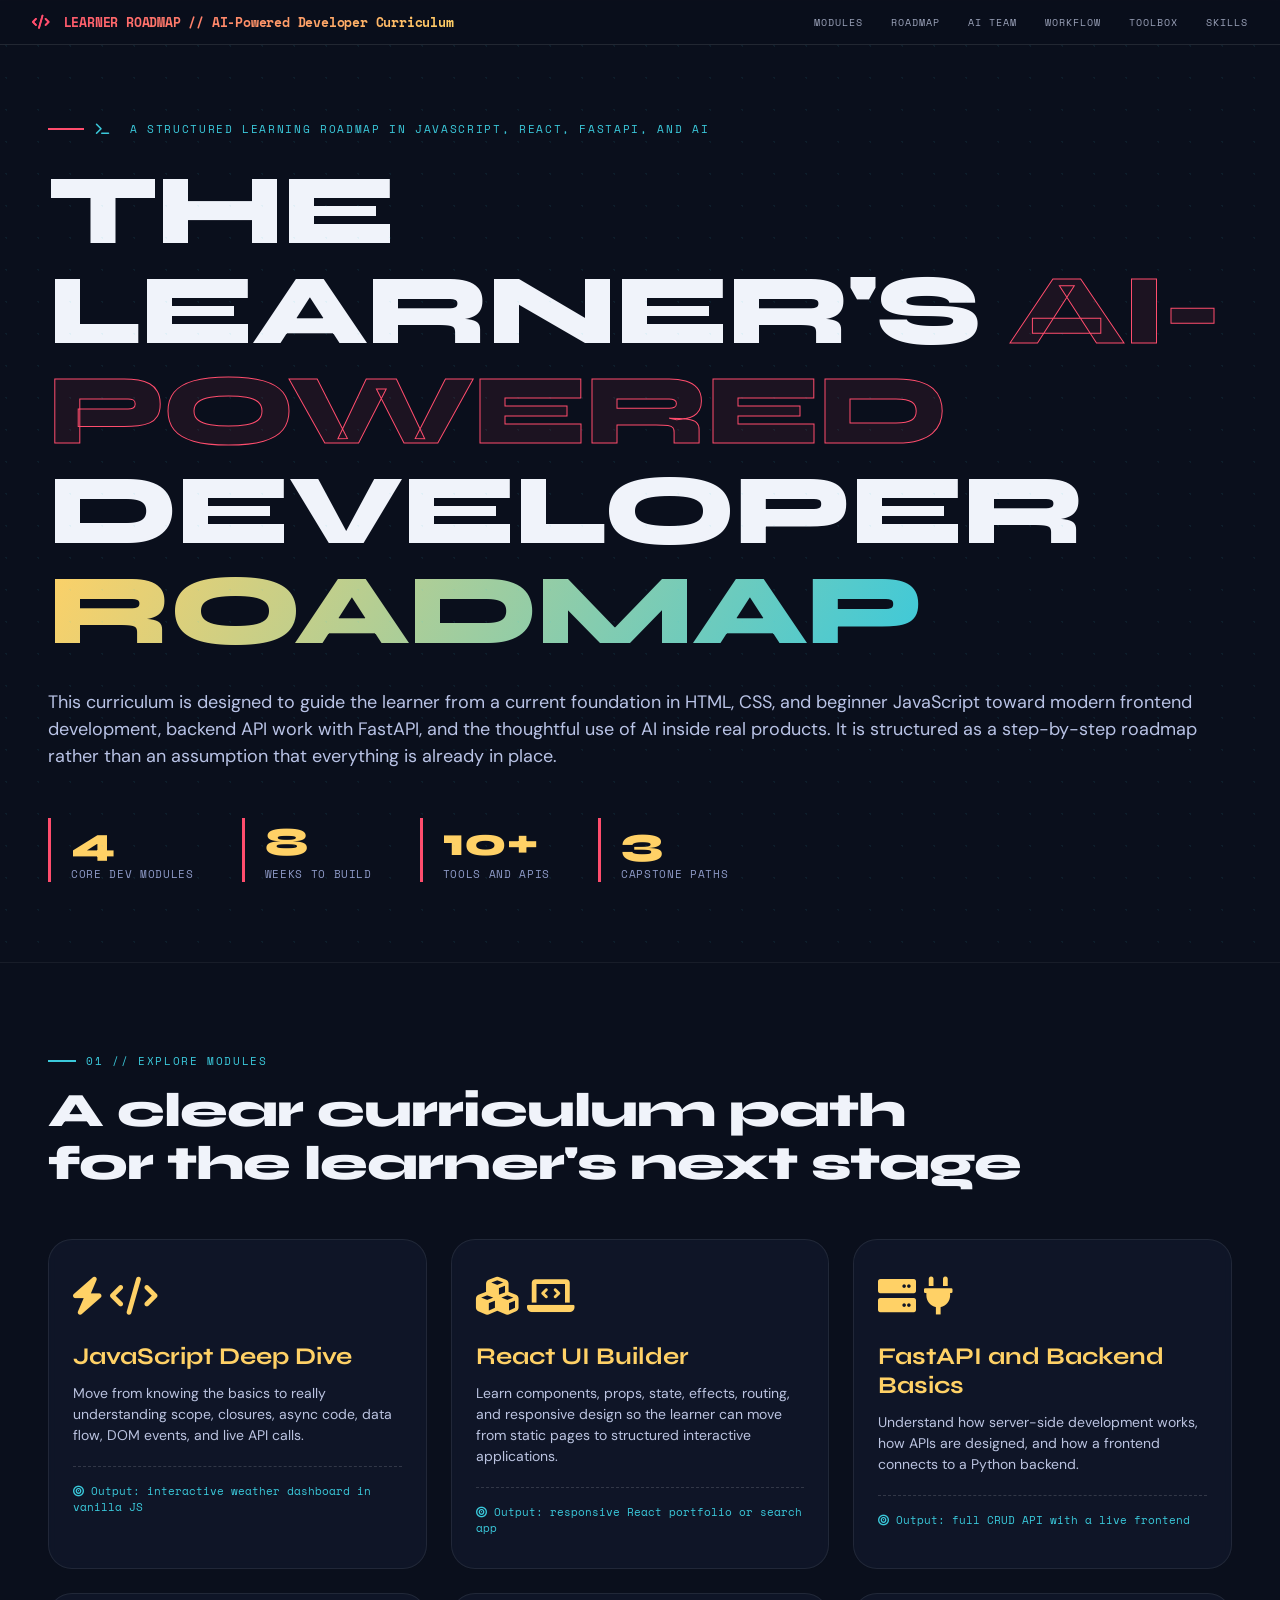
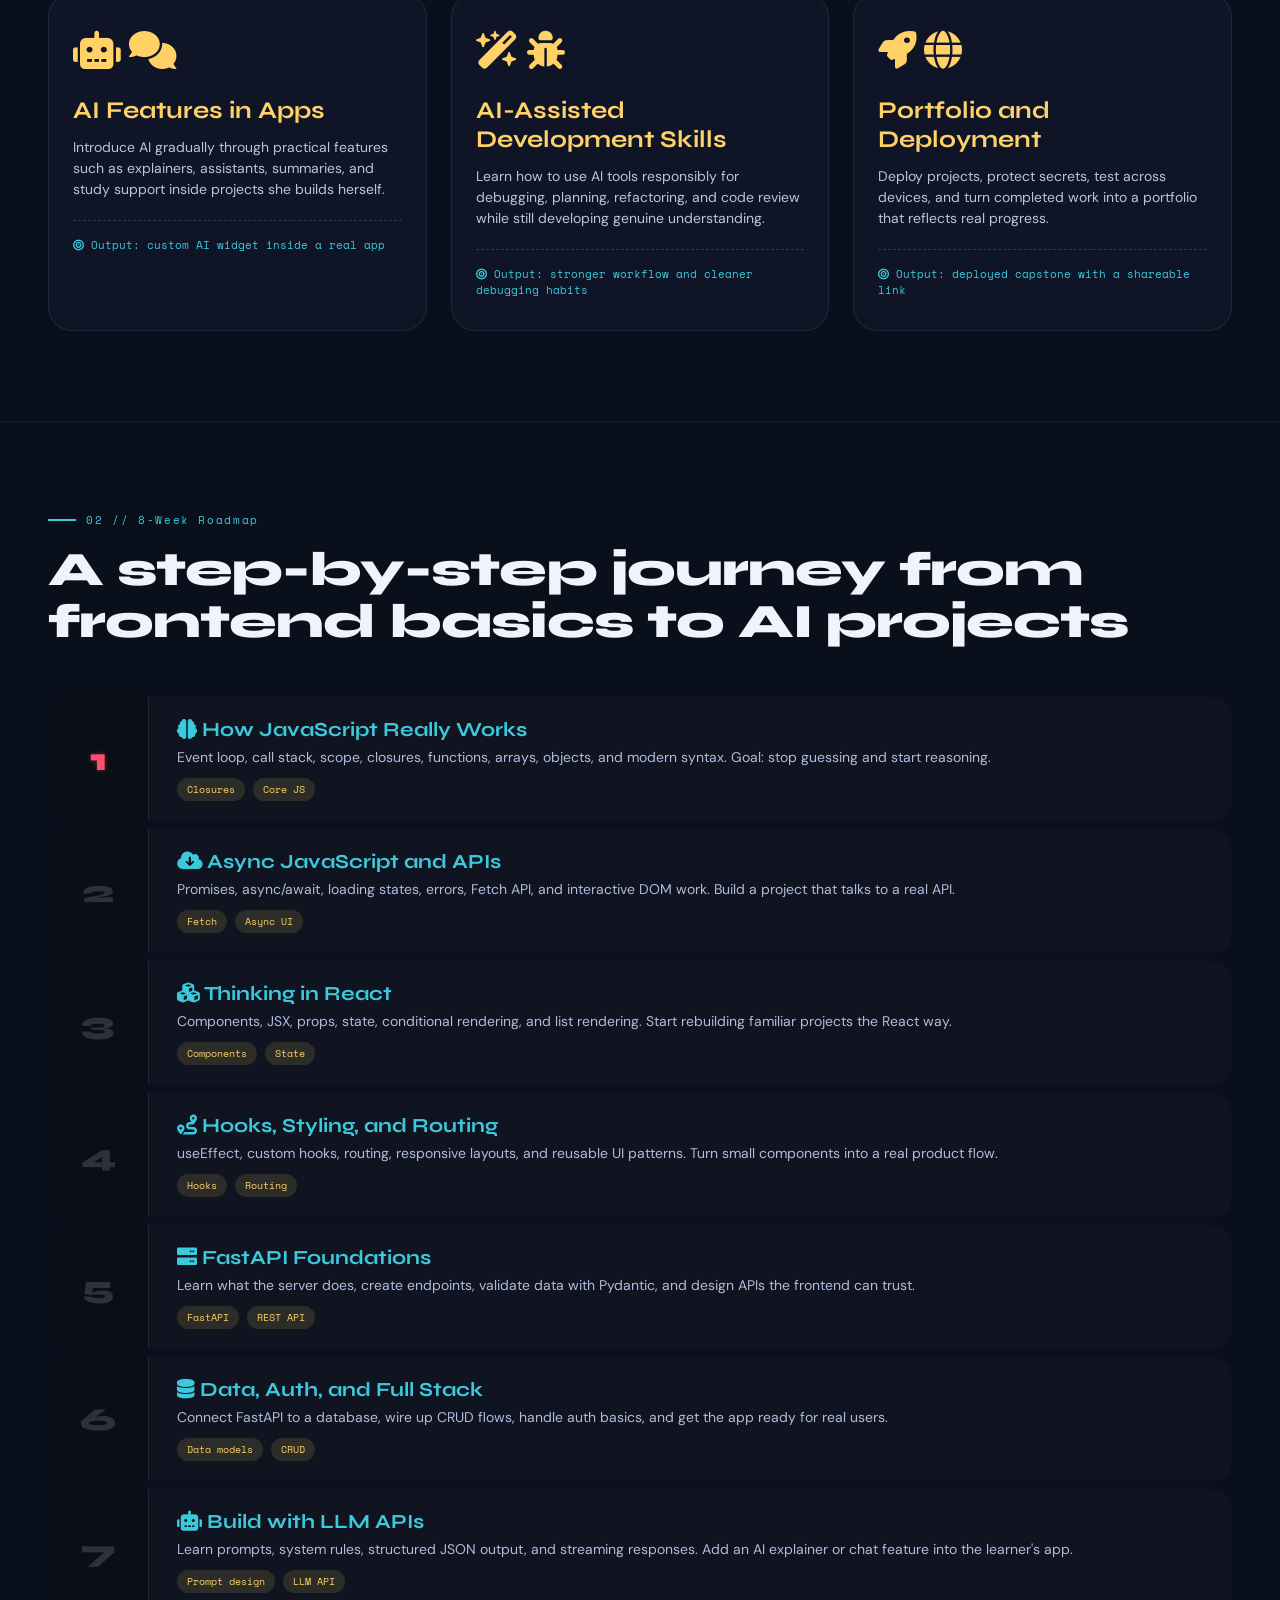
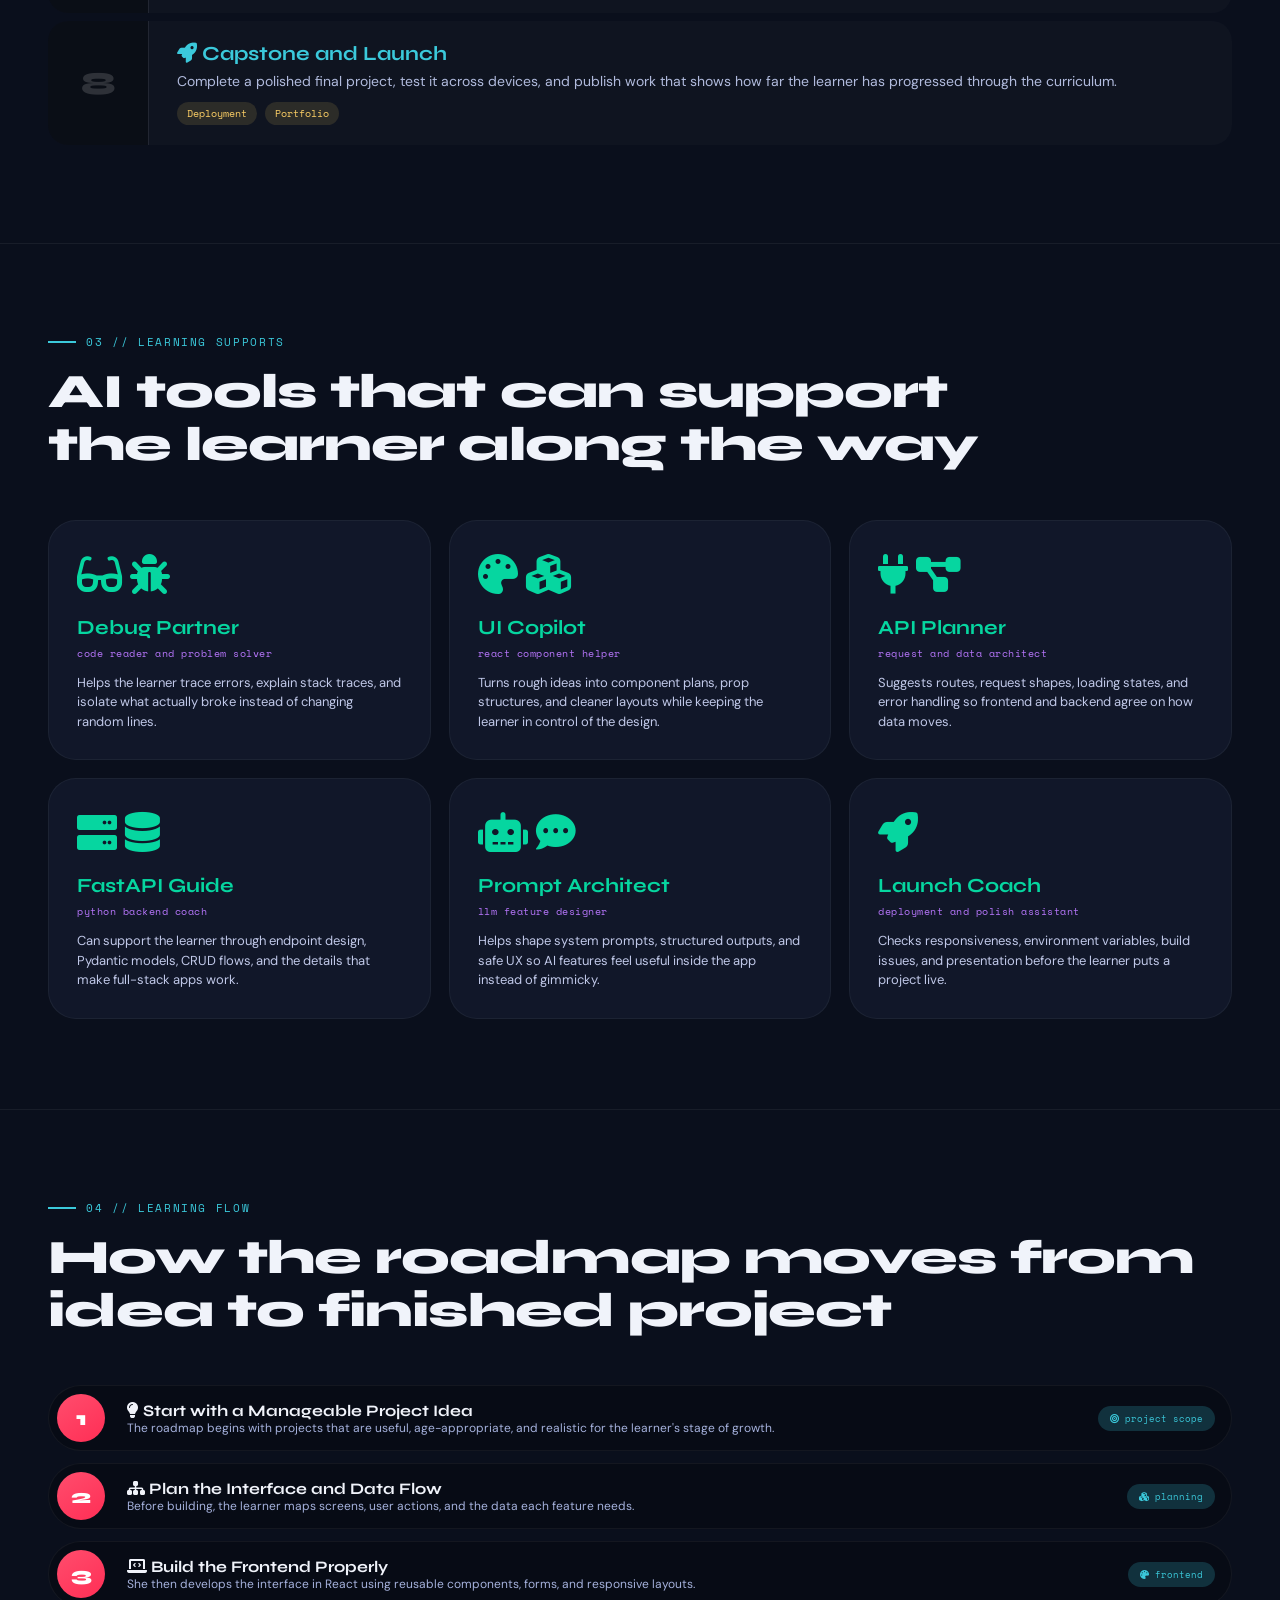
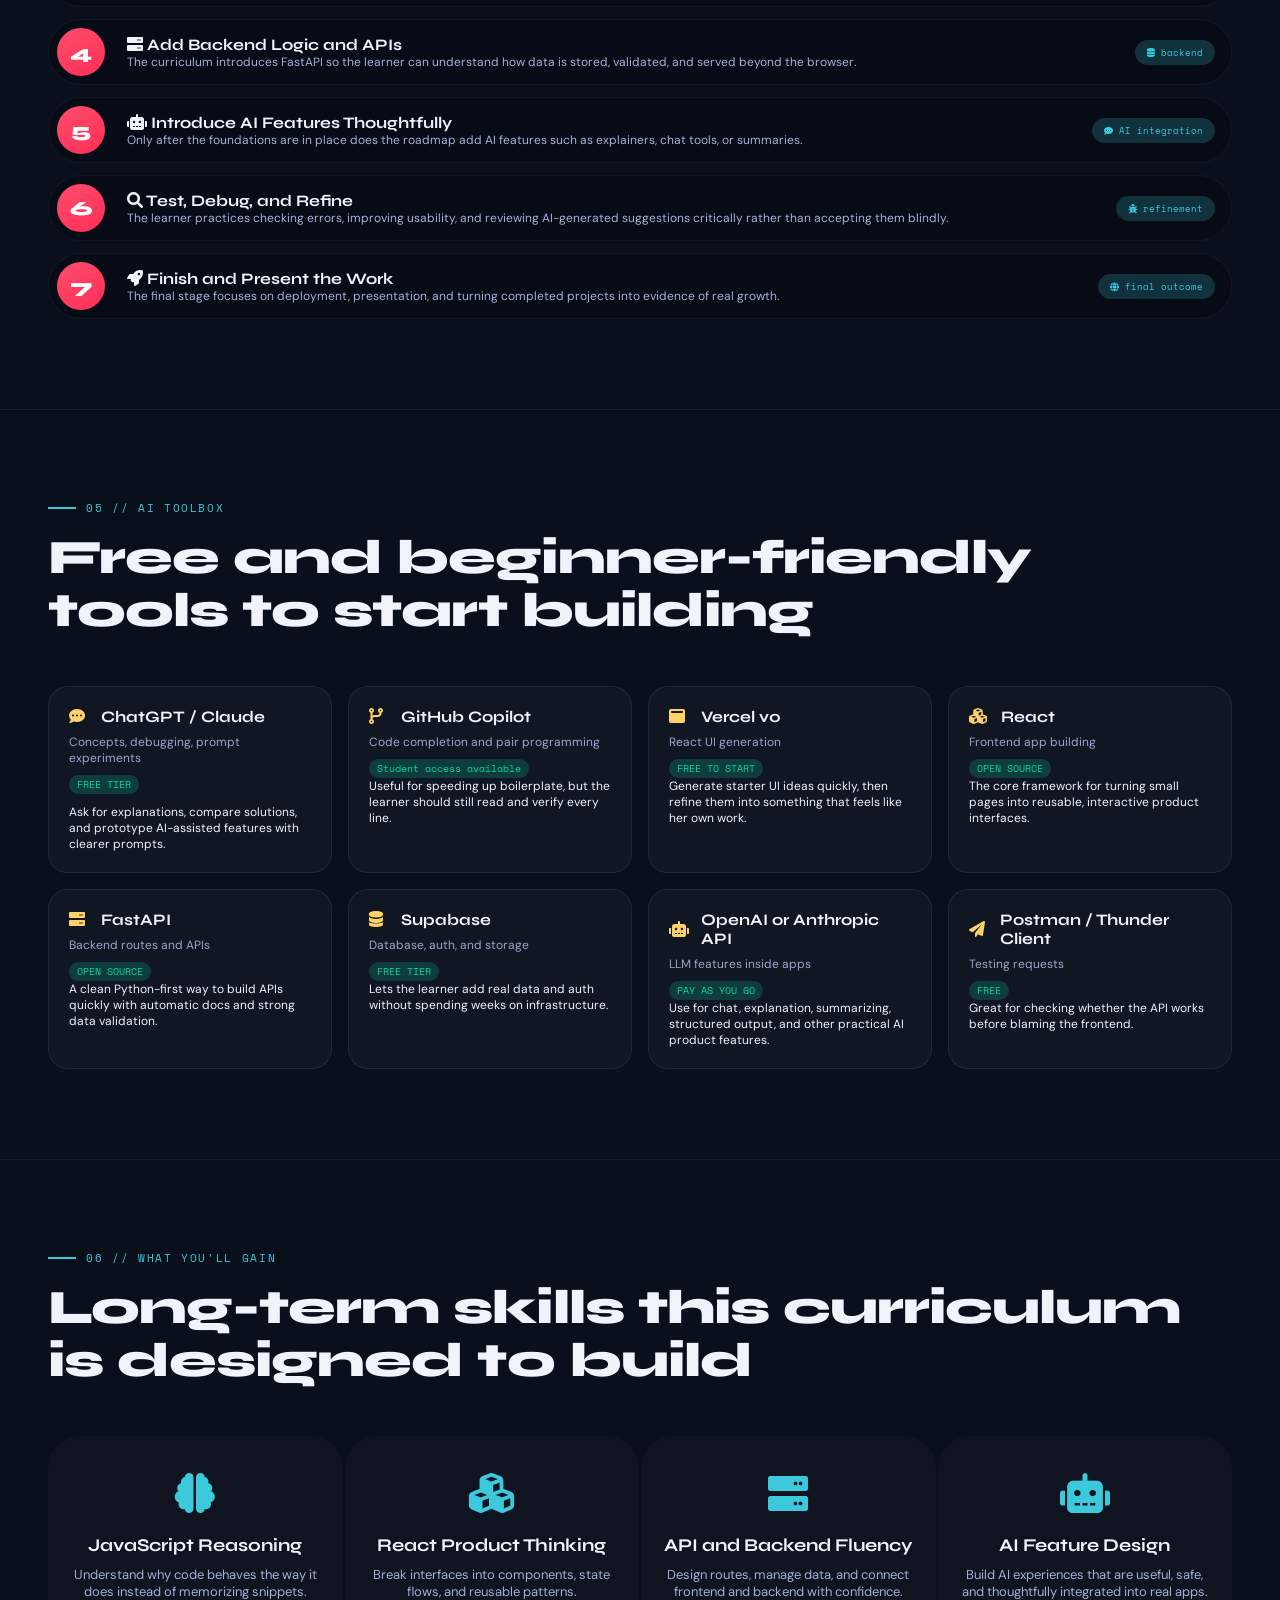
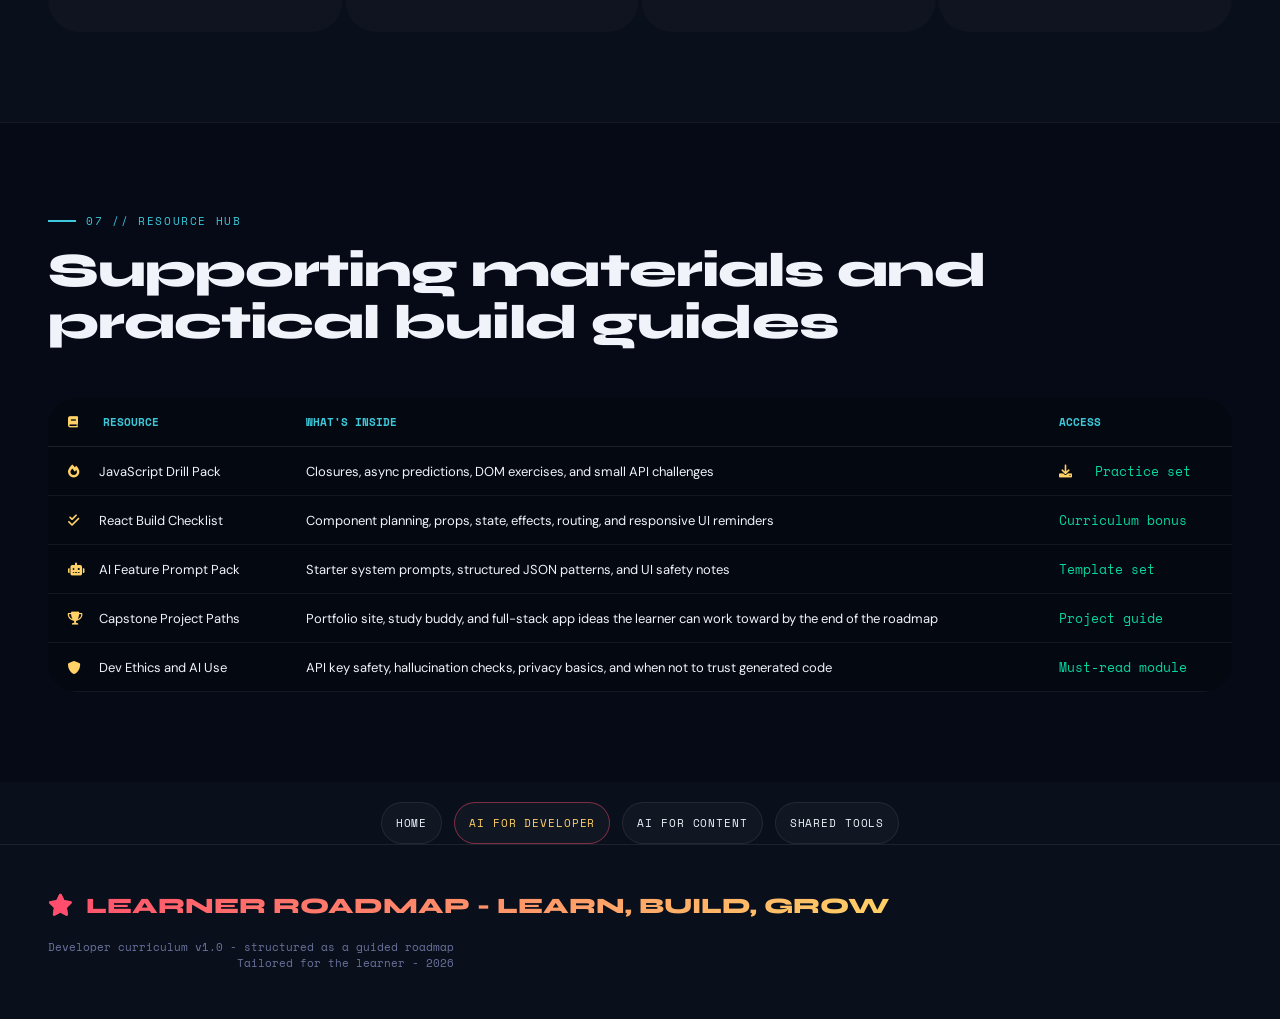
==== commit c5d62583: "update" ====
--- a/ai_for_dev.html
+++ b/ai_for_dev.html
@@ -3,7 +3,7 @@
 <head>
 <meta charset="UTF-8">
 <meta name="viewport" content="width=device-width, initial-scale=1.0">
-<title>Zara's AI-Powered Developer Roadmap</title>
+<title>AI-Powered Developer Roadmap</title>
 <link href="https://fonts.googleapis.com/css2?family=Space+Mono:wght@400;700&family=Syne:wght@400;600;700;800&family=DM+Sans:wght@300;400;500;700&display=swap" rel="stylesheet">
 <link rel="stylesheet" href="https://cdnjs.cloudflare.com/ajax/libs/font-awesome/6.0.0-beta3/css/all.min.css">
 <style>
@@ -117,7 +117,7 @@
 <body>
 
 <nav>
-  <div class="nav-logo"><i class="fas fa-code"></i> ZARA ROADMAP // AI-Powered Developer Curriculum</div>
+  <div class="nav-logo"><i class="fas fa-code"></i> LEARNER ROADMAP // AI-Powered Developer Curriculum</div>
 
   <div class="nav-links">
     <a href="#modules">Modules</a>
@@ -133,10 +133,10 @@
   <div class="hero-grid"></div>
   <div class="hero-tag"><i class="fas fa-terminal"></i> A STRUCTURED LEARNING ROADMAP IN JAVASCRIPT, REACT, FASTAPI, AND AI</div>
   <h1>
-    <div>ZARA'S<span class="highlight"> AI-POWERED</span></div>
+    <div>THE LEARNER'S<span class="highlight"> AI-POWERED</span></div>
     <div>DEVELOPER <span class="spark">ROADMAP</span></div>
   </h1>
-  <p class="hero-sub">This curriculum is designed to guide Zara from her current foundation in HTML, CSS, and beginner JavaScript toward modern frontend development, backend API work with FastAPI, and the thoughtful use of AI inside real products. It is structured as a step-by-step roadmap rather than an assumption that she is already there.</p>
+  <p class="hero-sub">This curriculum is designed to guide the learner from a current foundation in HTML, CSS, and beginner JavaScript toward modern frontend development, backend API work with FastAPI, and the thoughtful use of AI inside real products. It is structured as a step-by-step roadmap rather than an assumption that everything is already in place.</p>
   <div class="hero-stats">
     <div class="stat"><div class="stat-num">4</div><div class="stat-label">Core Dev Modules</div></div>
     <div class="stat"><div class="stat-num">8</div><div class="stat-label">Weeks to Build</div></div>
@@ -147,14 +147,14 @@
 
 <section id="modules">
   <div class="s-tag">01 // EXPLORE MODULES</div>
-  <h2 class="s-title">A clear curriculum path<br>for Zara's next stage</h2>
+  <h2 class="s-title">A clear curriculum path<br>for the learner's next stage</h2>
   <div class="modules-grid fade-in">
     <div class="module-card"><div class="module-icon"><i class="fas fa-bolt"></i> <i class="fas fa-code"></i></div><h3>JavaScript Deep Dive</h3><div class="module-desc">Move from knowing the basics to really understanding scope, closures, async code, data flow, DOM events, and live API calls.</div><div class="module-outcome"><i class="fas fa-bullseye"></i> Output: interactive weather dashboard in vanilla JS</div></div>
-    <div class="module-card"><div class="module-icon"><i class="fas fa-cubes"></i> <i class="fas fa-laptop-code"></i></div><h3>React UI Builder</h3><div class="module-desc">Learn components, props, state, effects, routing, and responsive design so Zara can move from static pages to structured interactive applications.</div><div class="module-outcome"><i class="fas fa-bullseye"></i> Output: responsive React portfolio or search app</div></div>
+    <div class="module-card"><div class="module-icon"><i class="fas fa-cubes"></i> <i class="fas fa-laptop-code"></i></div><h3>React UI Builder</h3><div class="module-desc">Learn components, props, state, effects, routing, and responsive design so the learner can move from static pages to structured interactive applications.</div><div class="module-outcome"><i class="fas fa-bullseye"></i> Output: responsive React portfolio or search app</div></div>
     <div class="module-card"><div class="module-icon"><i class="fas fa-server"></i> <i class="fas fa-plug"></i></div><h3>FastAPI and Backend Basics</h3><div class="module-desc">Understand how server-side development works, how APIs are designed, and how a frontend connects to a Python backend.</div><div class="module-outcome"><i class="fas fa-bullseye"></i> Output: full CRUD API with a live frontend</div></div>
     <div class="module-card"><div class="module-icon"><i class="fas fa-robot"></i> <i class="fas fa-comments"></i></div><h3>AI Features in Apps</h3><div class="module-desc">Introduce AI gradually through practical features such as explainers, assistants, summaries, and study support inside projects she builds herself.</div><div class="module-outcome"><i class="fas fa-bullseye"></i> Output: custom AI widget inside a real app</div></div>
     <div class="module-card"><div class="module-icon"><i class="fas fa-wand-magic-sparkles"></i> <i class="fas fa-bug"></i></div><h3>AI-Assisted Development Skills</h3><div class="module-desc">Learn how to use AI tools responsibly for debugging, planning, refactoring, and code review while still developing genuine understanding.</div><div class="module-outcome"><i class="fas fa-bullseye"></i> Output: stronger workflow and cleaner debugging habits</div></div>
-    <div class="module-card"><div class="module-icon"><i class="fas fa-rocket"></i> <i class="fas fa-globe"></i></div><h3>Portfolio and Deployment</h3><div class="module-desc">Deploy projects, protect secrets, test across devices, and turn completed work into a portfolio that reflects Zara's progress.</div><div class="module-outcome"><i class="fas fa-bullseye"></i> Output: deployed capstone with a shareable link</div></div>
+    <div class="module-card"><div class="module-icon"><i class="fas fa-rocket"></i> <i class="fas fa-globe"></i></div><h3>Portfolio and Deployment</h3><div class="module-desc">Deploy projects, protect secrets, test across devices, and turn completed work into a portfolio that reflects real progress.</div><div class="module-outcome"><i class="fas fa-bullseye"></i> Output: deployed capstone with a shareable link</div></div>
   </div>
 </section>
 
@@ -168,21 +168,21 @@
     <div class="week-row"><div class="week-num">4</div><div class="week-content"><div class="week-title"><i class="fas fa-route"></i> Hooks, Styling, and Routing</div><div class="week-desc">useEffect, custom hooks, routing, responsive layouts, and reusable UI patterns. Turn small components into a real product flow.</div><div class="week-skills"><span class="skill-badge">Hooks</span><span class="skill-badge">Routing</span></div></div></div>
     <div class="week-row"><div class="week-num">5</div><div class="week-content"><div class="week-title"><i class="fas fa-server"></i> FastAPI Foundations</div><div class="week-desc">Learn what the server does, create endpoints, validate data with Pydantic, and design APIs the frontend can trust.</div><div class="week-skills"><span class="skill-badge">FastAPI</span><span class="skill-badge">REST API</span></div></div></div>
     <div class="week-row"><div class="week-num">6</div><div class="week-content"><div class="week-title"><i class="fas fa-database"></i> Data, Auth, and Full Stack</div><div class="week-desc">Connect FastAPI to a database, wire up CRUD flows, handle auth basics, and get the app ready for real users.</div><div class="week-skills"><span class="skill-badge">Data models</span><span class="skill-badge">CRUD</span></div></div></div>
-    <div class="week-row"><div class="week-num">7</div><div class="week-content"><div class="week-title"><i class="fas fa-robot"></i> Build with LLM APIs</div><div class="week-desc">Learn prompts, system rules, structured JSON output, and streaming responses. Add an AI explainer or chat feature into Zara's app.</div><div class="week-skills"><span class="skill-badge">Prompt design</span><span class="skill-badge">LLM API</span></div></div></div>
-    <div class="week-row"><div class="week-num">8</div><div class="week-content"><div class="week-title"><i class="fas fa-rocket"></i> Capstone and Launch</div><div class="week-desc">Complete a polished final project, test it across devices, and publish work that shows how far Zara has progressed through the curriculum.</div><div class="week-skills"><span class="skill-badge">Deployment</span><span class="skill-badge">Portfolio</span></div></div></div>
+    <div class="week-row"><div class="week-num">7</div><div class="week-content"><div class="week-title"><i class="fas fa-robot"></i> Build with LLM APIs</div><div class="week-desc">Learn prompts, system rules, structured JSON output, and streaming responses. Add an AI explainer or chat feature into the learner's app.</div><div class="week-skills"><span class="skill-badge">Prompt design</span><span class="skill-badge">LLM API</span></div></div></div>
+    <div class="week-row"><div class="week-num">8</div><div class="week-content"><div class="week-title"><i class="fas fa-rocket"></i> Capstone and Launch</div><div class="week-desc">Complete a polished final project, test it across devices, and publish work that shows how far the learner has progressed through the curriculum.</div><div class="week-skills"><span class="skill-badge">Deployment</span><span class="skill-badge">Portfolio</span></div></div></div>
   </div>
 </section>
 
 <section id="aiagents">
   <div class="s-tag">03 // LEARNING SUPPORTS</div>
-  <h2 class="s-title">AI tools that can support<br>Zara along the way</h2>
+  <h2 class="s-title">AI tools that can support<br>the learner along the way</h2>
   <div class="agents-grid fade-in">
-    <div class="agent-card"><div class="agent-icon"><i class="fas fa-glasses"></i> <i class="fas fa-bug"></i></div><div class="agent-name">Debug Partner</div><div class="agent-job">code reader and problem solver</div><div class="agent-desc">Helps Zara trace errors, explain stack traces, and isolate what actually broke instead of changing random lines.</div></div>
-    <div class="agent-card"><div class="agent-icon"><i class="fas fa-palette"></i> <i class="fas fa-cubes"></i></div><div class="agent-name">UI Copilot</div><div class="agent-job">react component helper</div><div class="agent-desc">Turns rough ideas into component plans, prop structures, and cleaner layouts while keeping Zara in control of the design.</div></div>
+    <div class="agent-card"><div class="agent-icon"><i class="fas fa-glasses"></i> <i class="fas fa-bug"></i></div><div class="agent-name">Debug Partner</div><div class="agent-job">code reader and problem solver</div><div class="agent-desc">Helps the learner trace errors, explain stack traces, and isolate what actually broke instead of changing random lines.</div></div>
+    <div class="agent-card"><div class="agent-icon"><i class="fas fa-palette"></i> <i class="fas fa-cubes"></i></div><div class="agent-name">UI Copilot</div><div class="agent-job">react component helper</div><div class="agent-desc">Turns rough ideas into component plans, prop structures, and cleaner layouts while keeping the learner in control of the design.</div></div>
     <div class="agent-card"><div class="agent-icon"><i class="fas fa-plug"></i> <i class="fas fa-diagram-project"></i></div><div class="agent-name">API Planner</div><div class="agent-job">request and data architect</div><div class="agent-desc">Suggests routes, request shapes, loading states, and error handling so frontend and backend agree on how data moves.</div></div>
-    <div class="agent-card"><div class="agent-icon"><i class="fas fa-server"></i> <i class="fas fa-database"></i></div><div class="agent-name">FastAPI Guide</div><div class="agent-job">python backend coach</div><div class="agent-desc">Can support Zara through endpoint design, Pydantic models, CRUD flows, and the details that make full-stack apps work.</div></div>
+    <div class="agent-card"><div class="agent-icon"><i class="fas fa-server"></i> <i class="fas fa-database"></i></div><div class="agent-name">FastAPI Guide</div><div class="agent-job">python backend coach</div><div class="agent-desc">Can support the learner through endpoint design, Pydantic models, CRUD flows, and the details that make full-stack apps work.</div></div>
     <div class="agent-card"><div class="agent-icon"><i class="fas fa-robot"></i> <i class="fas fa-comment-dots"></i></div><div class="agent-name">Prompt Architect</div><div class="agent-job">llm feature designer</div><div class="agent-desc">Helps shape system prompts, structured outputs, and safe UX so AI features feel useful inside the app instead of gimmicky.</div></div>
-    <div class="agent-card"><div class="agent-icon"><i class="fas fa-rocket"></i> <i class="fas fa-shield-halved"></i></div><div class="agent-name">Launch Coach</div><div class="agent-job">deployment and polish assistant</div><div class="agent-desc">Checks responsiveness, environment variables, build issues, and presentation before Zara puts a project live.</div></div>
+    <div class="agent-card"><div class="agent-icon"><i class="fas fa-rocket"></i> <i class="fas fa-shield-halved"></i></div><div class="agent-name">Launch Coach</div><div class="agent-job">deployment and polish assistant</div><div class="agent-desc">Checks responsiveness, environment variables, build issues, and presentation before the learner puts a project live.</div></div>
   </div>
 </section>
 
@@ -190,12 +190,12 @@
   <div class="s-tag">04 // LEARNING FLOW</div>
   <h2 class="s-title">How the roadmap moves from<br>idea to finished project</h2>
   <div class="wf-list fade-in">
-    <div class="wf-step"><div class="wf-num-circle">1</div><div class="wf-text"><h4><i class="fas fa-lightbulb"></i> Start with a Manageable Project Idea</h4><p>The roadmap begins with projects that are useful, age-appropriate, and realistic for Zara's stage of learning.</p></div><div class="wf-badge"><i class="fas fa-bullseye"></i> project scope</div></div>
-    <div class="wf-step"><div class="wf-num-circle">2</div><div class="wf-text"><h4><i class="fas fa-sitemap"></i> Plan the Interface and Data Flow</h4><p>Before building, Zara learns how to map screens, user actions, and the data each feature needs.</p></div><div class="wf-badge"><i class="fas fa-cubes"></i> planning</div></div>
+    <div class="wf-step"><div class="wf-num-circle">1</div><div class="wf-text"><h4><i class="fas fa-lightbulb"></i> Start with a Manageable Project Idea</h4><p>The roadmap begins with projects that are useful, age-appropriate, and realistic for the learner's stage of growth.</p></div><div class="wf-badge"><i class="fas fa-bullseye"></i> project scope</div></div>
+    <div class="wf-step"><div class="wf-num-circle">2</div><div class="wf-text"><h4><i class="fas fa-sitemap"></i> Plan the Interface and Data Flow</h4><p>Before building, the learner maps screens, user actions, and the data each feature needs.</p></div><div class="wf-badge"><i class="fas fa-cubes"></i> planning</div></div>
     <div class="wf-step"><div class="wf-num-circle">3</div><div class="wf-text"><h4><i class="fas fa-laptop-code"></i> Build the Frontend Properly</h4><p>She then develops the interface in React using reusable components, forms, and responsive layouts.</p></div><div class="wf-badge"><i class="fas fa-palette"></i> frontend</div></div>
-    <div class="wf-step"><div class="wf-num-circle">4</div><div class="wf-text"><h4><i class="fas fa-server"></i> Add Backend Logic and APIs</h4><p>The curriculum introduces FastAPI so Zara can understand how data is stored, validated, and served beyond the browser.</p></div><div class="wf-badge"><i class="fas fa-database"></i> backend</div></div>
+    <div class="wf-step"><div class="wf-num-circle">4</div><div class="wf-text"><h4><i class="fas fa-server"></i> Add Backend Logic and APIs</h4><p>The curriculum introduces FastAPI so the learner can understand how data is stored, validated, and served beyond the browser.</p></div><div class="wf-badge"><i class="fas fa-database"></i> backend</div></div>
     <div class="wf-step"><div class="wf-num-circle">5</div><div class="wf-text"><h4><i class="fas fa-robot"></i> Introduce AI Features Thoughtfully</h4><p>Only after the foundations are in place does the roadmap add AI features such as explainers, chat tools, or summaries.</p></div><div class="wf-badge"><i class="fas fa-comment-dots"></i> AI integration</div></div>
-    <div class="wf-step"><div class="wf-num-circle">6</div><div class="wf-text"><h4><i class="fas fa-magnifying-glass"></i> Test, Debug, and Refine</h4><p>Zara learns how to check errors, improve usability, and review AI-generated suggestions critically rather than accepting them blindly.</p></div><div class="wf-badge"><i class="fas fa-bug"></i> refinement</div></div>
+    <div class="wf-step"><div class="wf-num-circle">6</div><div class="wf-text"><h4><i class="fas fa-magnifying-glass"></i> Test, Debug, and Refine</h4><p>The learner practices checking errors, improving usability, and reviewing AI-generated suggestions critically rather than accepting them blindly.</p></div><div class="wf-badge"><i class="fas fa-bug"></i> refinement</div></div>
     <div class="wf-step"><div class="wf-num-circle">7</div><div class="wf-text"><h4><i class="fas fa-rocket"></i> Finish and Present the Work</h4><p>The final stage focuses on deployment, presentation, and turning completed projects into evidence of real growth.</p></div><div class="wf-badge"><i class="fas fa-globe"></i> final outcome</div></div>
   </div>
 </section>
@@ -205,11 +205,11 @@
   <h2 class="s-title">Free and beginner-friendly<br>tools to start building</h2>
   <div class="tool-grid fade-in">
     <div class="tool-card"><h4><i class="fas fa-comment-dots"></i> ChatGPT / Claude</h4><div class="tool-for">Concepts, debugging, prompt experiments</div><div class="free-badge free-tag">FREE TIER</div><div style="font-size:12px; margin-top:10px;">Ask for explanations, compare solutions, and prototype AI-assisted features with clearer prompts.</div></div>
-    <div class="tool-card"><h4><i class="fas fa-code-branch"></i> GitHub Copilot</h4><div class="tool-for">Code completion and pair programming</div><div class="free-badge free-tag">Student access available</div><div style="font-size:12px;">Useful for speeding up boilerplate, but Zara should still read and verify every line.</div></div>
+    <div class="tool-card"><h4><i class="fas fa-code-branch"></i> GitHub Copilot</h4><div class="tool-for">Code completion and pair programming</div><div class="free-badge free-tag">Student access available</div><div style="font-size:12px;">Useful for speeding up boilerplate, but the learner should still read and verify every line.</div></div>
     <div class="tool-card"><h4><i class="fas fa-window-maximize"></i> Vercel v0</h4><div class="tool-for">React UI generation</div><div class="free-badge free-tag">FREE TO START</div><div style="font-size:12px;">Generate starter UI ideas quickly, then refine them into something that feels like her own work.</div></div>
     <div class="tool-card"><h4><i class="fas fa-cubes"></i> React</h4><div class="tool-for">Frontend app building</div><div class="free-badge free-tag">OPEN SOURCE</div><div style="font-size:12px;">The core framework for turning small pages into reusable, interactive product interfaces.</div></div>
     <div class="tool-card"><h4><i class="fas fa-server"></i> FastAPI</h4><div class="tool-for">Backend routes and APIs</div><div class="free-badge free-tag">OPEN SOURCE</div><div style="font-size:12px;">A clean Python-first way to build APIs quickly with automatic docs and strong data validation.</div></div>
-    <div class="tool-card"><h4><i class="fas fa-database"></i> Supabase</h4><div class="tool-for">Database, auth, and storage</div><div class="free-badge free-tag">FREE TIER</div><div style="font-size:12px;">Lets Zara add real data and auth without spending weeks on infrastructure.</div></div>
+    <div class="tool-card"><h4><i class="fas fa-database"></i> Supabase</h4><div class="tool-for">Database, auth, and storage</div><div class="free-badge free-tag">FREE TIER</div><div style="font-size:12px;">Lets the learner add real data and auth without spending weeks on infrastructure.</div></div>
     <div class="tool-card"><h4><i class="fas fa-robot"></i> OpenAI or Anthropic API</h4><div class="tool-for">LLM features inside apps</div><div class="free-badge free-tag">PAY AS YOU GO</div><div style="font-size:12px;">Use for chat, explanation, summarizing, structured output, and other practical AI product features.</div></div>
     <div class="tool-card"><h4><i class="fas fa-paper-plane"></i> Postman / Thunder Client</h4><div class="tool-for">Testing requests</div><div class="free-badge free-tag">FREE</div><div style="font-size:12px;">Great for checking whether the API works before blaming the frontend.</div></div>
   </div>
@@ -235,7 +235,7 @@
       <tr><td><i class="fas fa-fire"></i> JavaScript Drill Pack</td><td>Closures, async predictions, DOM exercises, and small API challenges</td><td class="free-tag"><i class="fas fa-download"></i> Practice set</td></tr>
       <tr><td><i class="fas fa-check-double"></i> React Build Checklist</td><td>Component planning, props, state, effects, routing, and responsive UI reminders</td><td class="free-tag">Curriculum bonus</td></tr>
       <tr><td><i class="fas fa-robot"></i> AI Feature Prompt Pack</td><td>Starter system prompts, structured JSON patterns, and UI safety notes</td><td class="free-tag">Template set</td></tr>
-      <tr><td><i class="fas fa-trophy"></i> Capstone Project Paths</td><td>Portfolio site, study buddy, and full-stack app ideas Zara can work toward by the end of the roadmap</td><td class="free-tag">Project guide</td></tr>
+      <tr><td><i class="fas fa-trophy"></i> Capstone Project Paths</td><td>Portfolio site, study buddy, and full-stack app ideas the learner can work toward by the end of the roadmap</td><td class="free-tag">Project guide</td></tr>
       <tr><td><i class="fas fa-shield-alt"></i> Dev Ethics and AI Use</td><td>API key safety, hallucination checks, privacy basics, and when not to trust generated code</td><td class="free-tag">Must-read module</td></tr>
     </tbody>
   </table>
@@ -249,10 +249,10 @@
 </div>
 
 <footer>
-  <div class="footer-logo"><i class="fas fa-star"></i> ZARA'S ROADMAP - LEARN, BUILD, GROW</div>
+  <div class="footer-logo"><i class="fas fa-star"></i> LEARNER ROADMAP - LEARN, BUILD, GROW</div>
   <div class="footer-meta">
     Developer curriculum v1.0 - structured as a guided roadmap<br>
-    Tailored for Zara - 2026
+    Tailored for the learner - 2026
   </div>
 </footer>
 
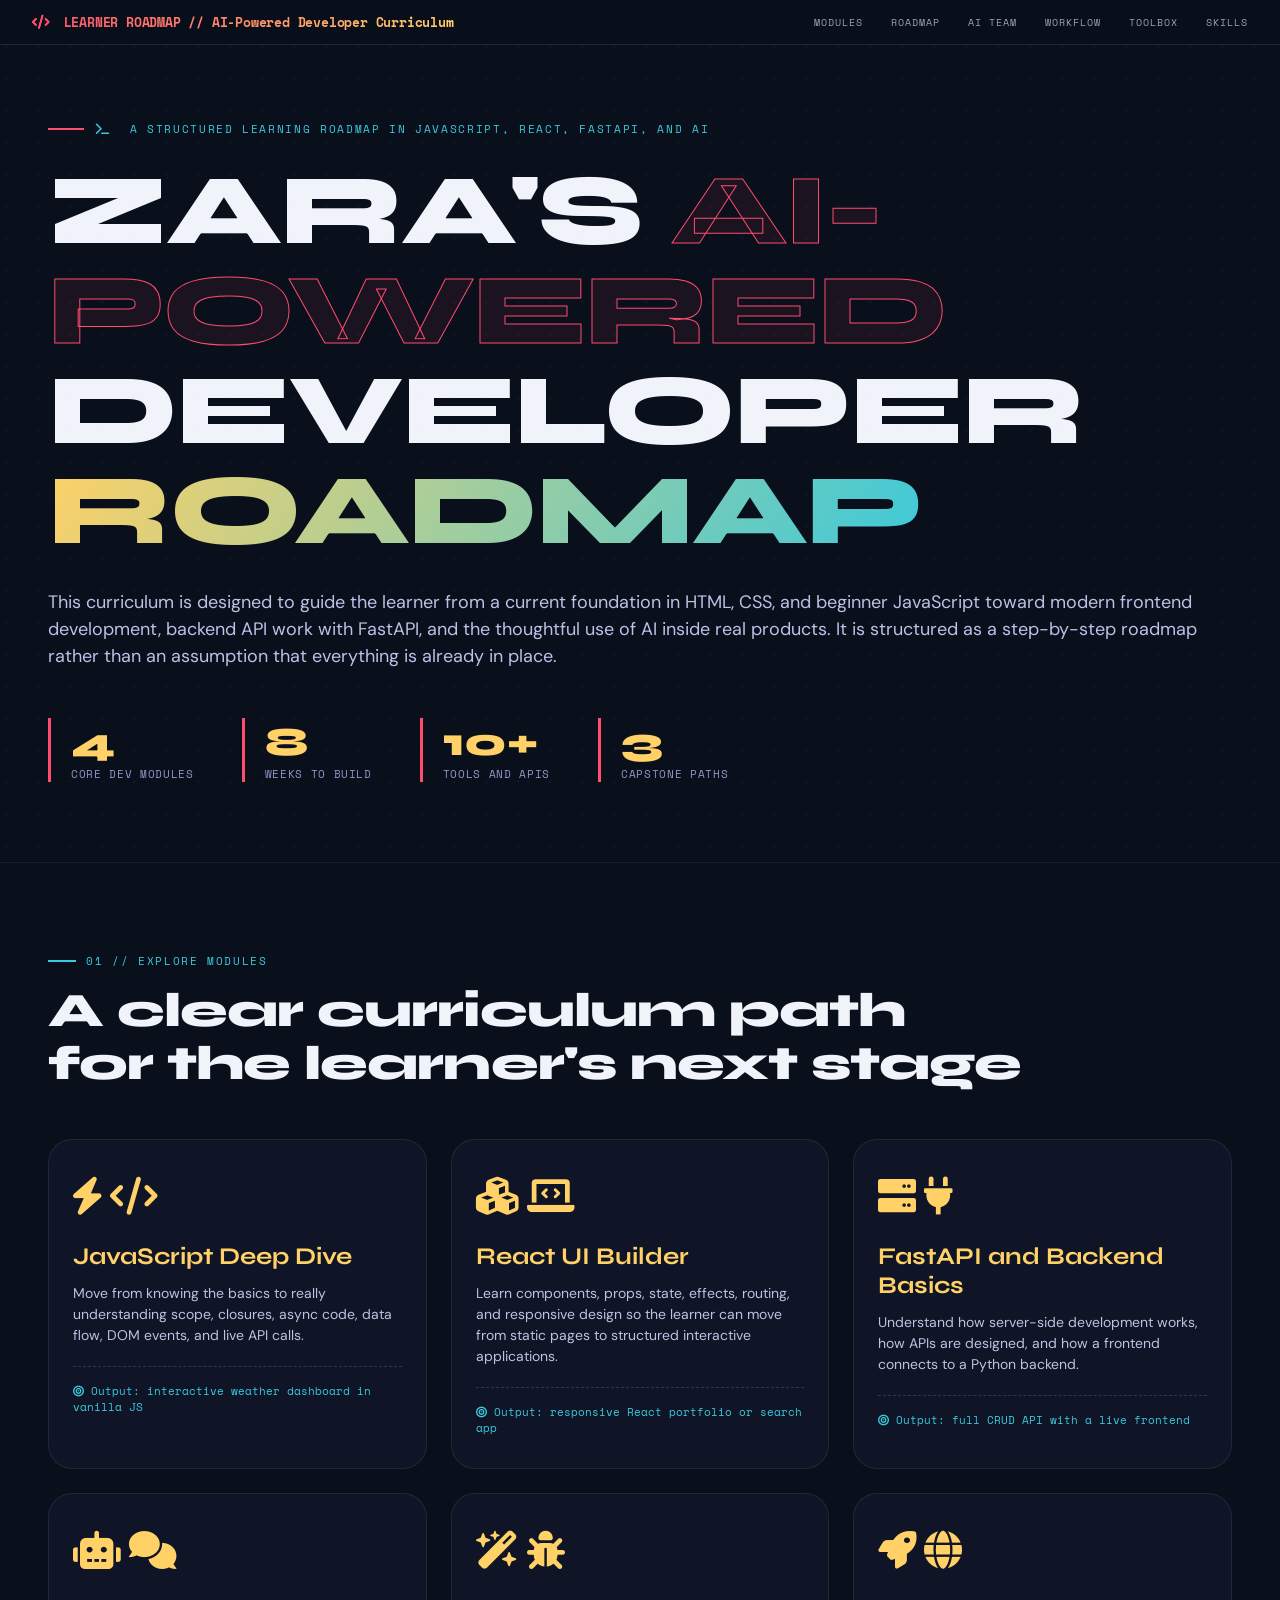
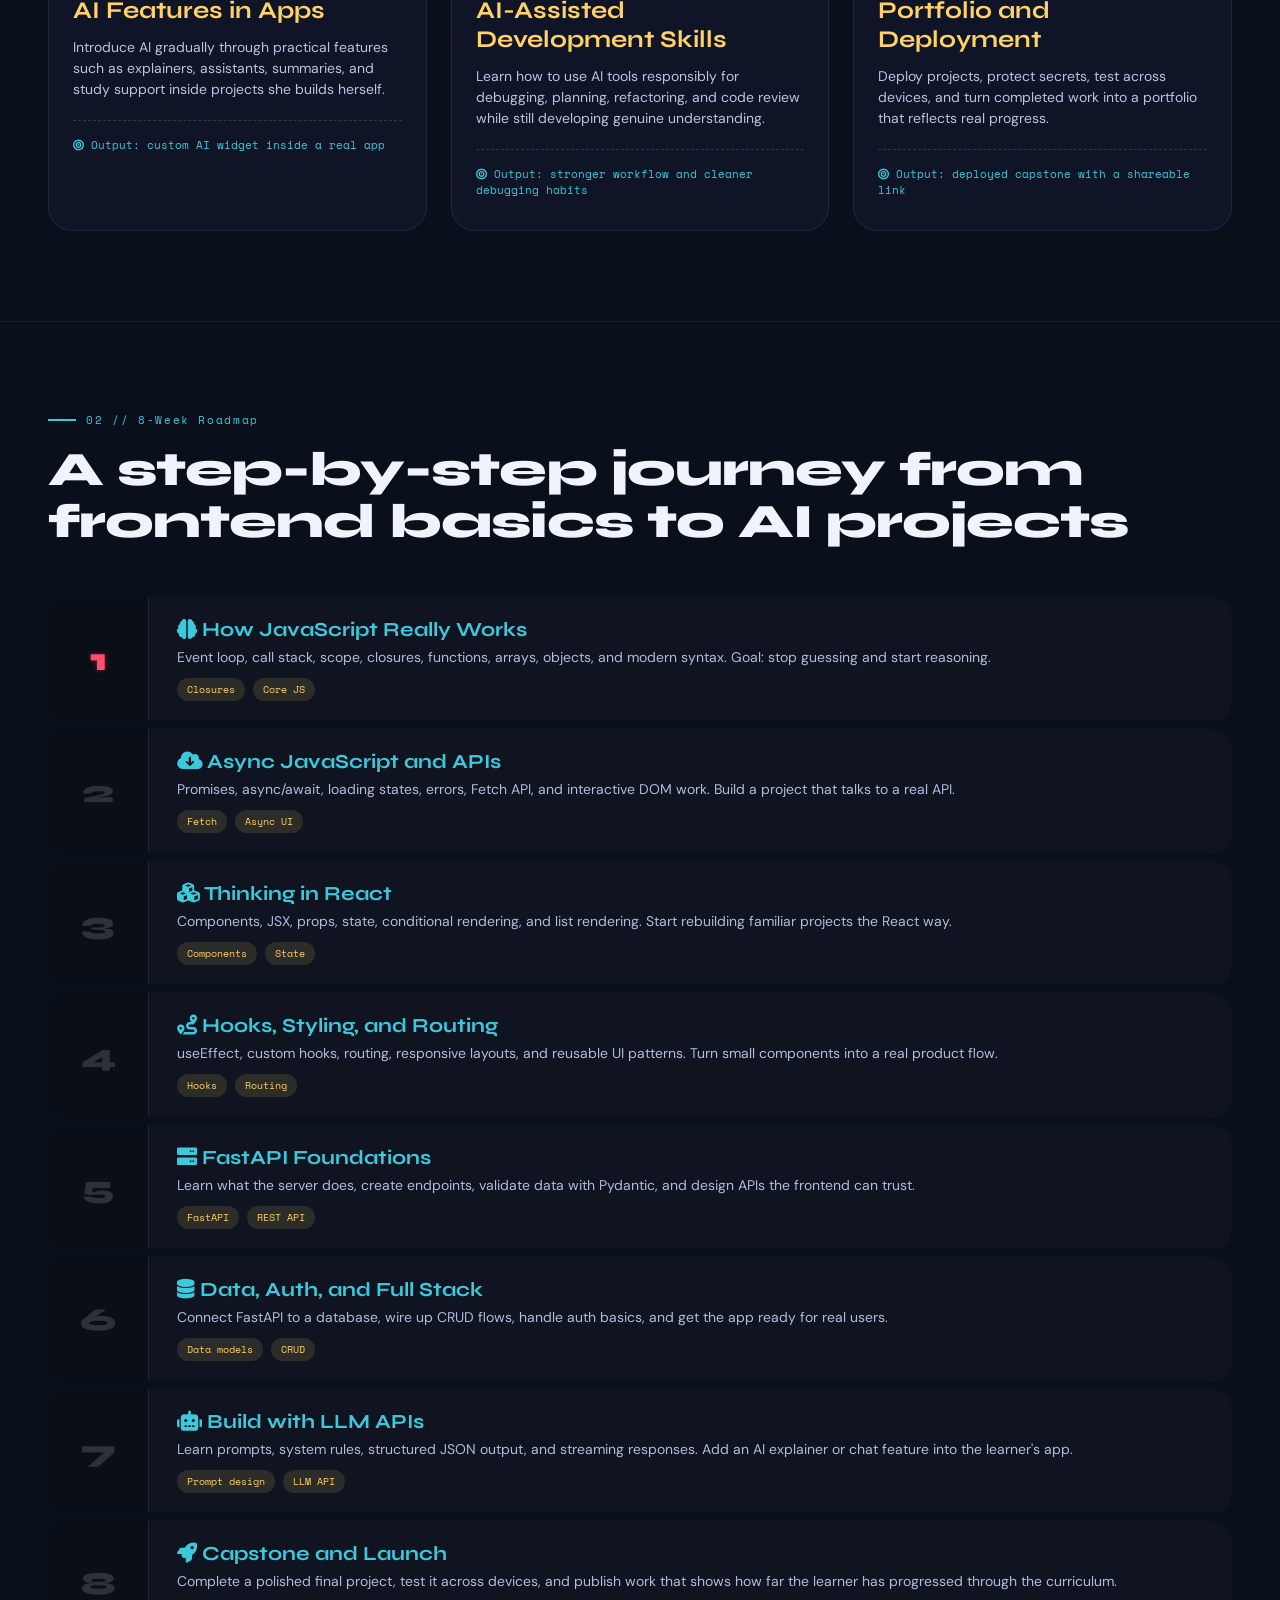
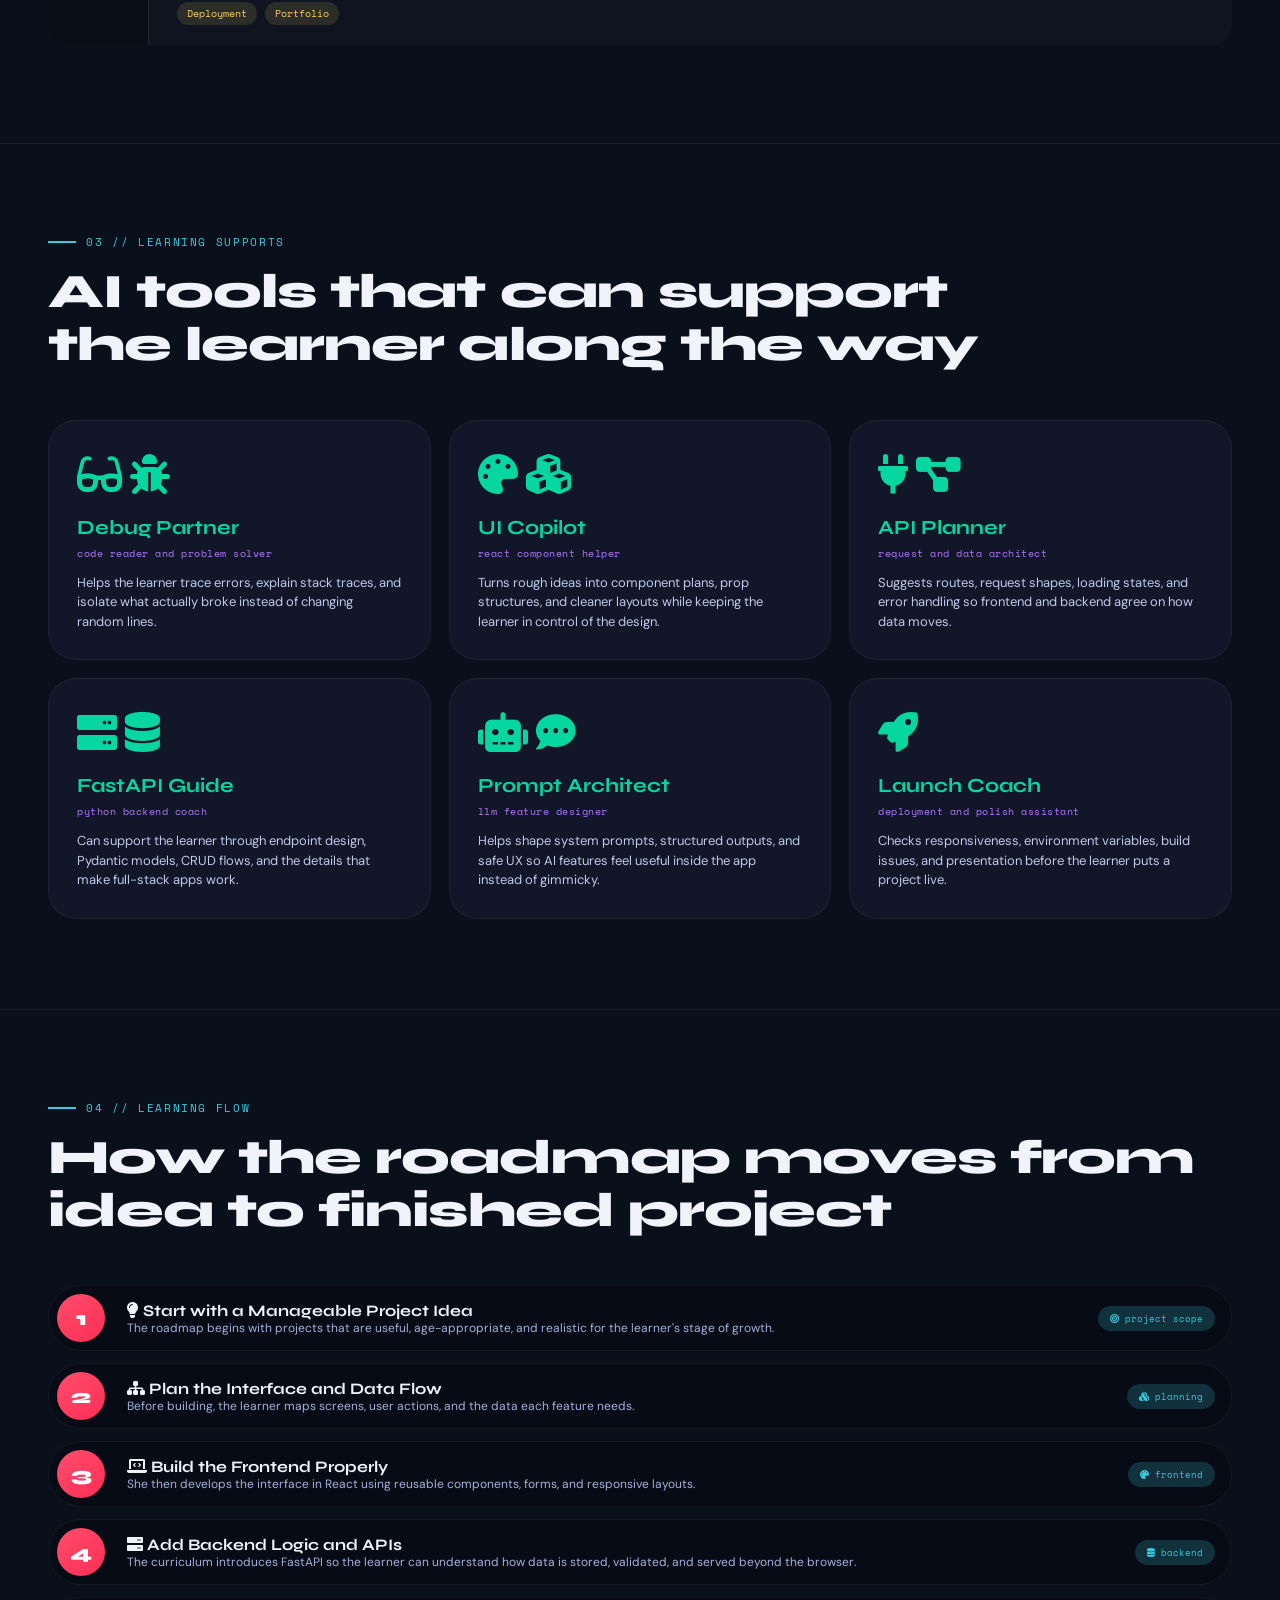
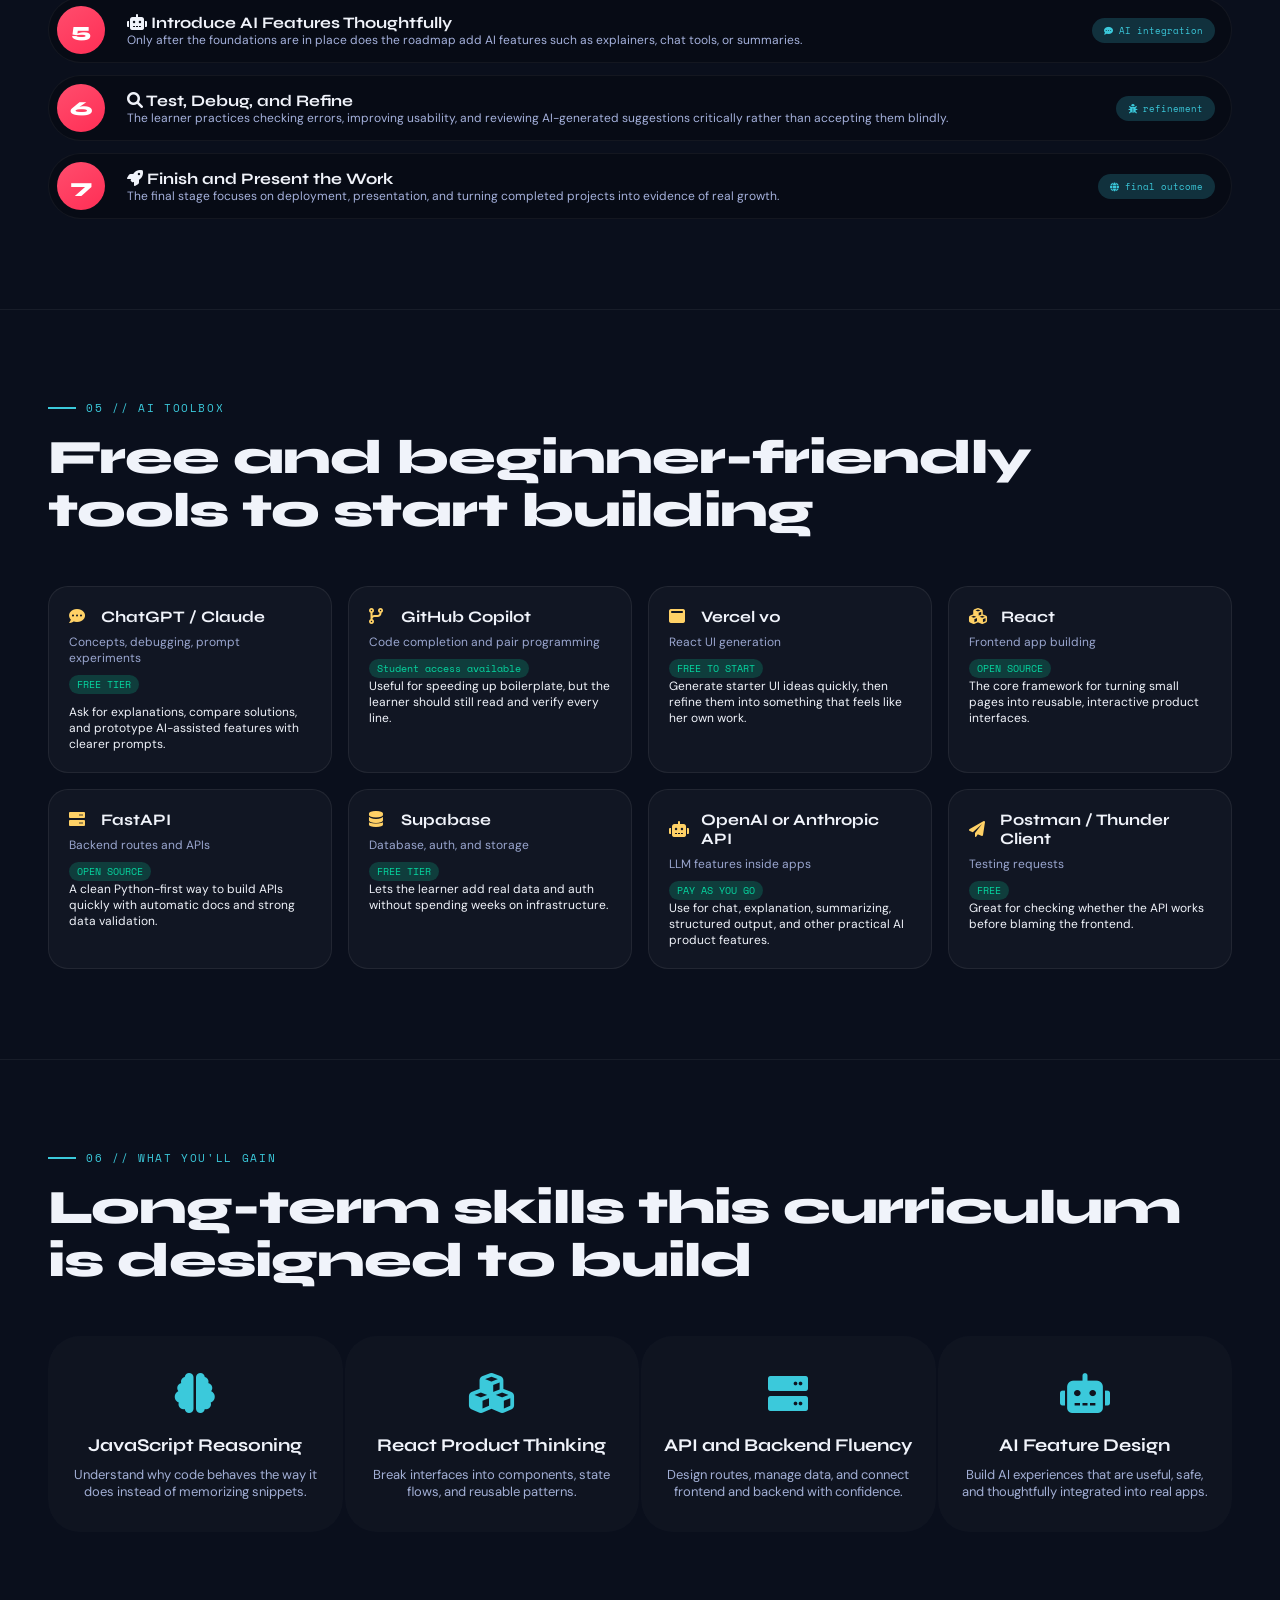
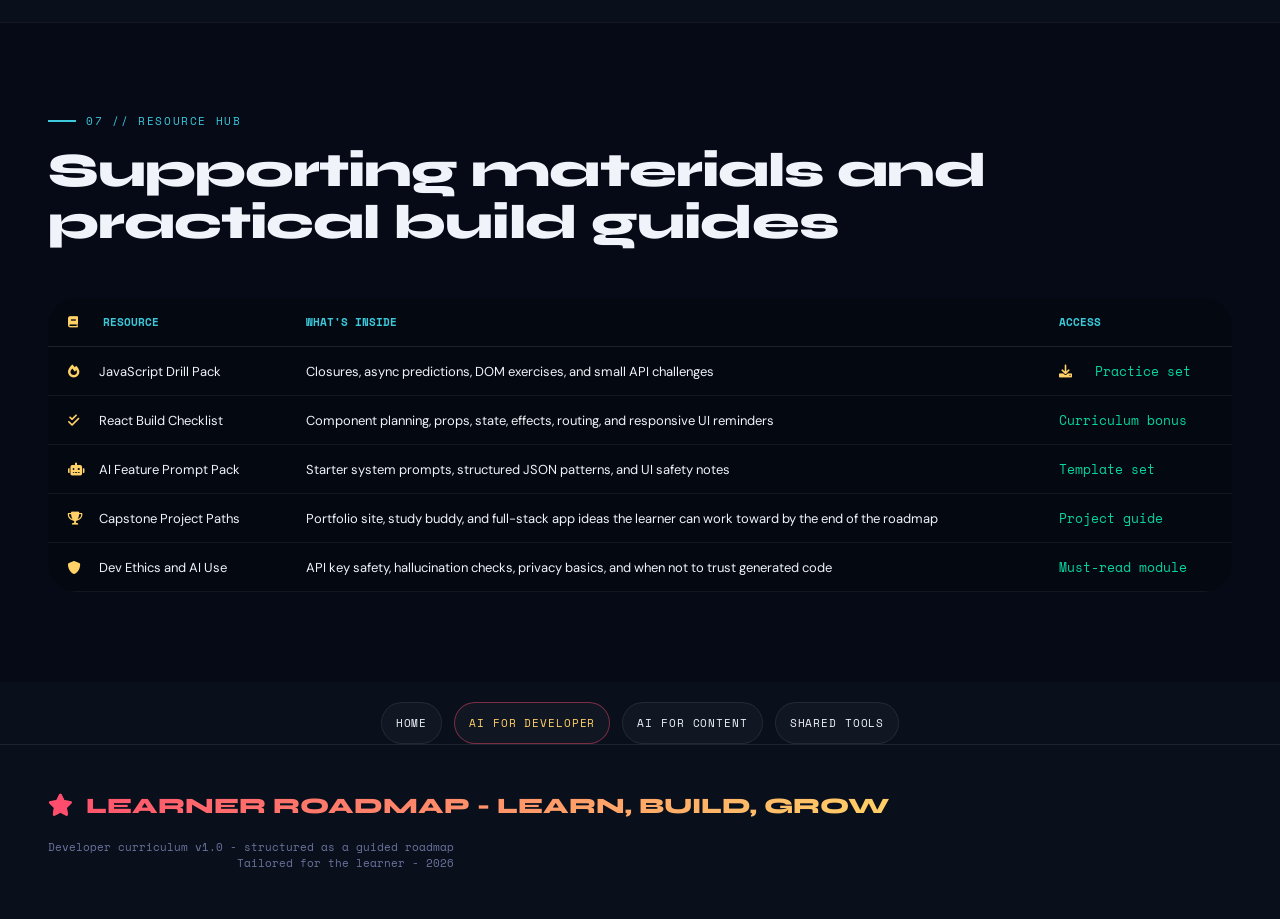
==== commit 9bd13c77: "update" ====
--- a/ai_for_dev.html
+++ b/ai_for_dev.html
@@ -133,7 +133,7 @@
   <div class="hero-grid"></div>
   <div class="hero-tag"><i class="fas fa-terminal"></i> A STRUCTURED LEARNING ROADMAP IN JAVASCRIPT, REACT, FASTAPI, AND AI</div>
   <h1>
-    <div>THE LEARNER'S<span class="highlight"> AI-POWERED</span></div>
+    <div>ZARA'S<span class="highlight"> AI-POWERED</span></div>
     <div>DEVELOPER <span class="spark">ROADMAP</span></div>
   </h1>
   <p class="hero-sub">This curriculum is designed to guide the learner from a current foundation in HTML, CSS, and beginner JavaScript toward modern frontend development, backend API work with FastAPI, and the thoughtful use of AI inside real products. It is structured as a step-by-step roadmap rather than an assumption that everything is already in place.</p>
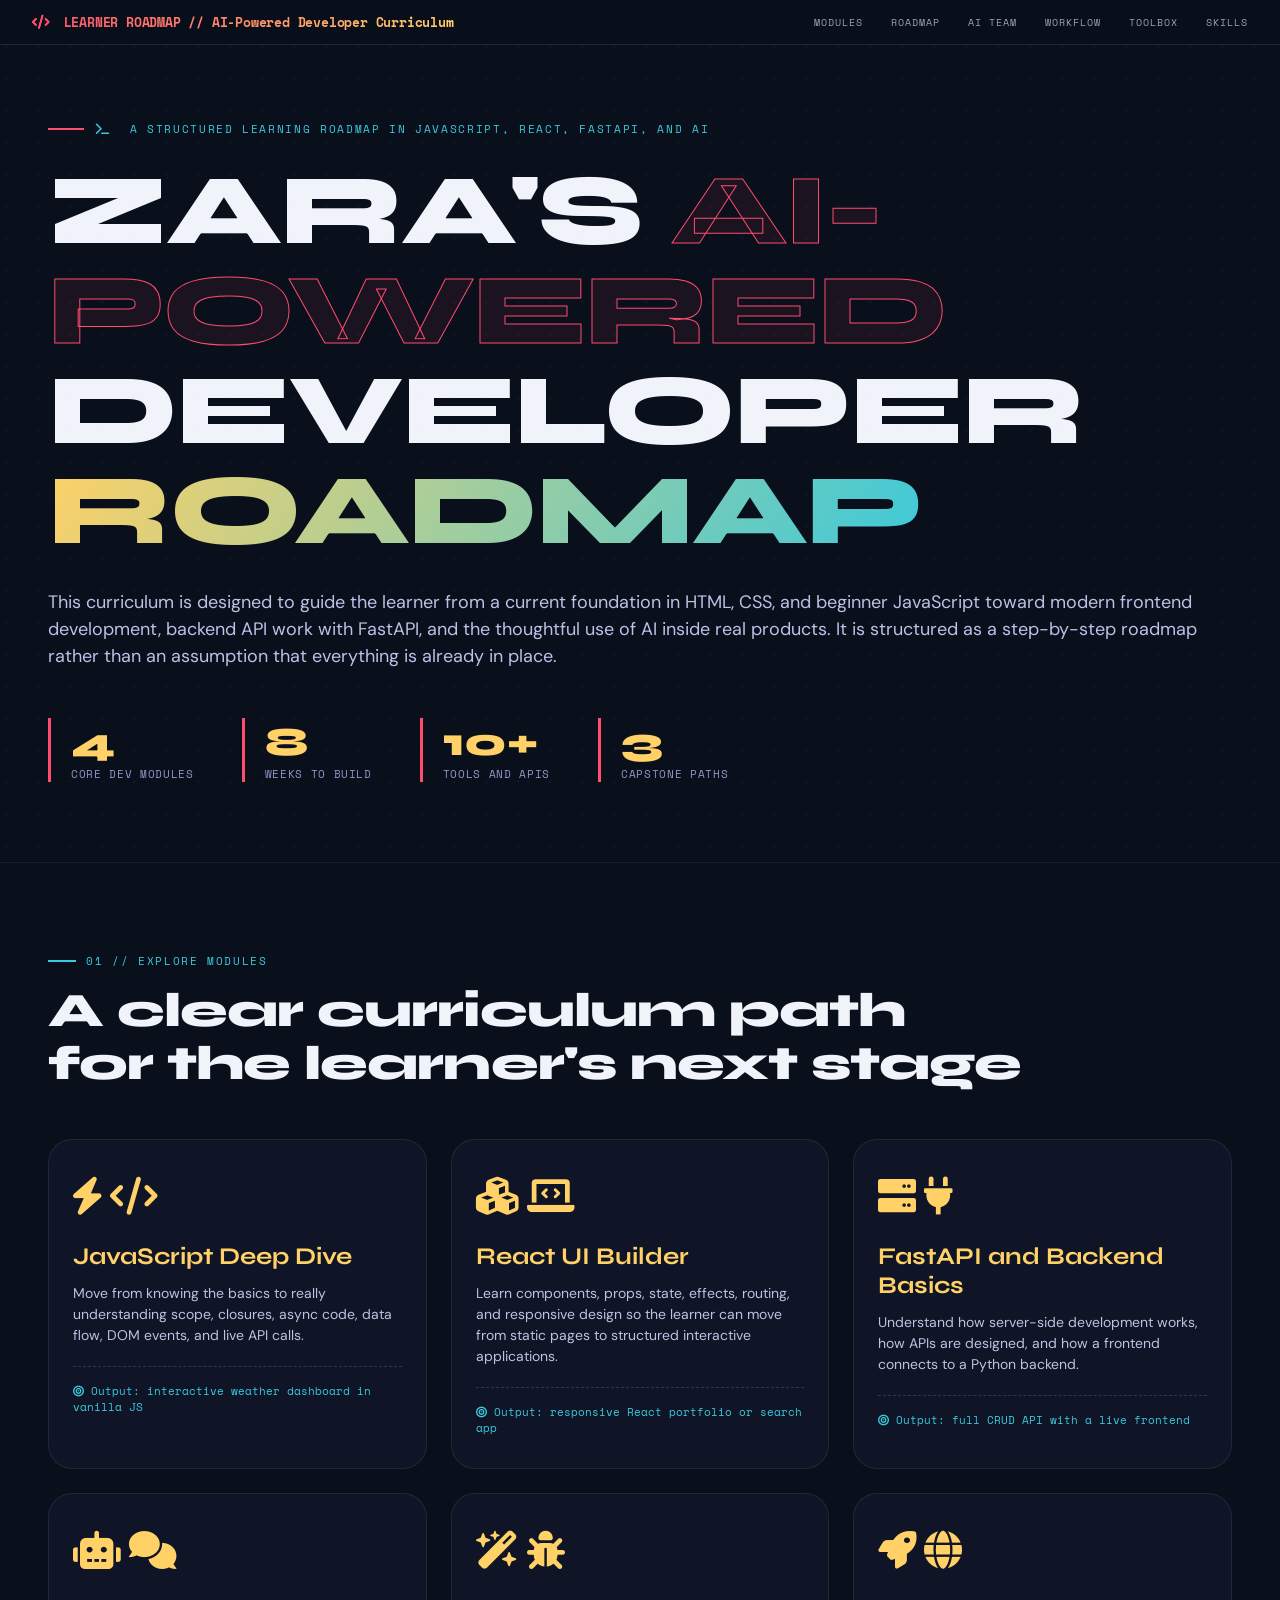
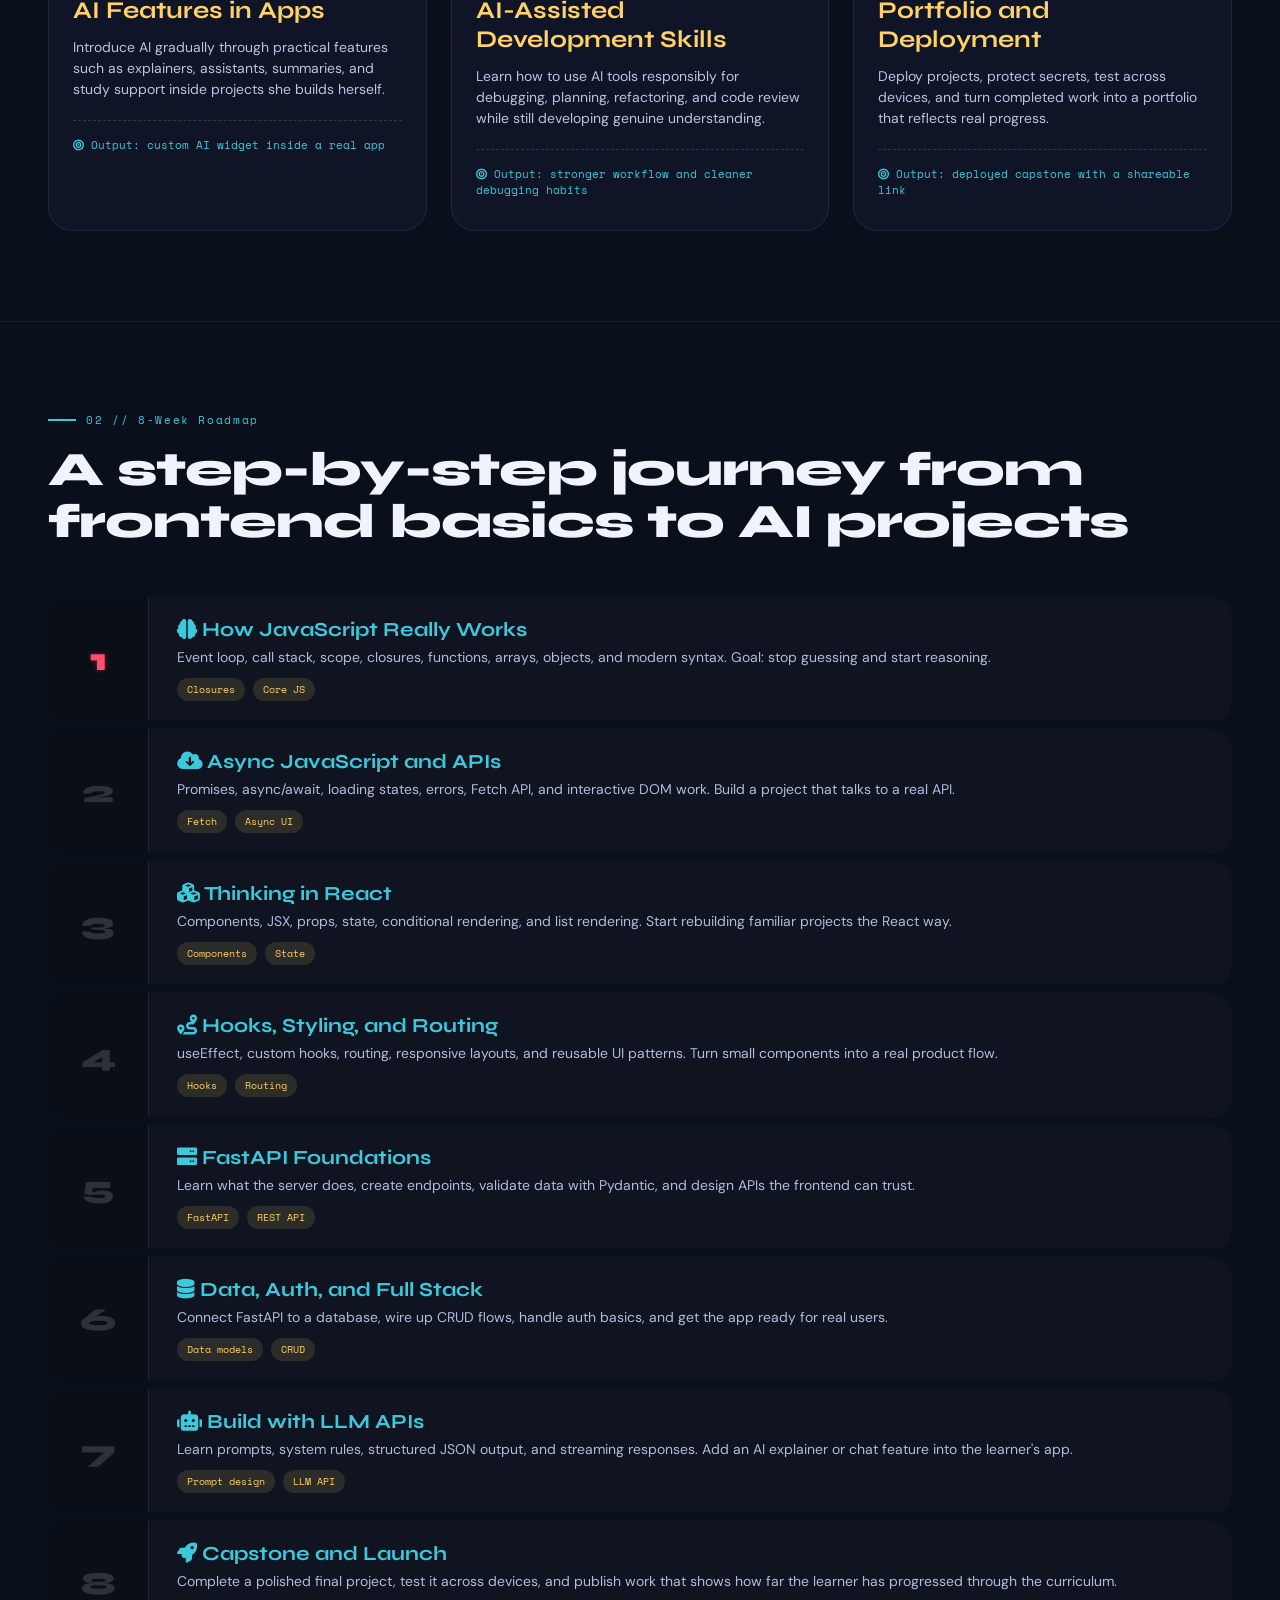
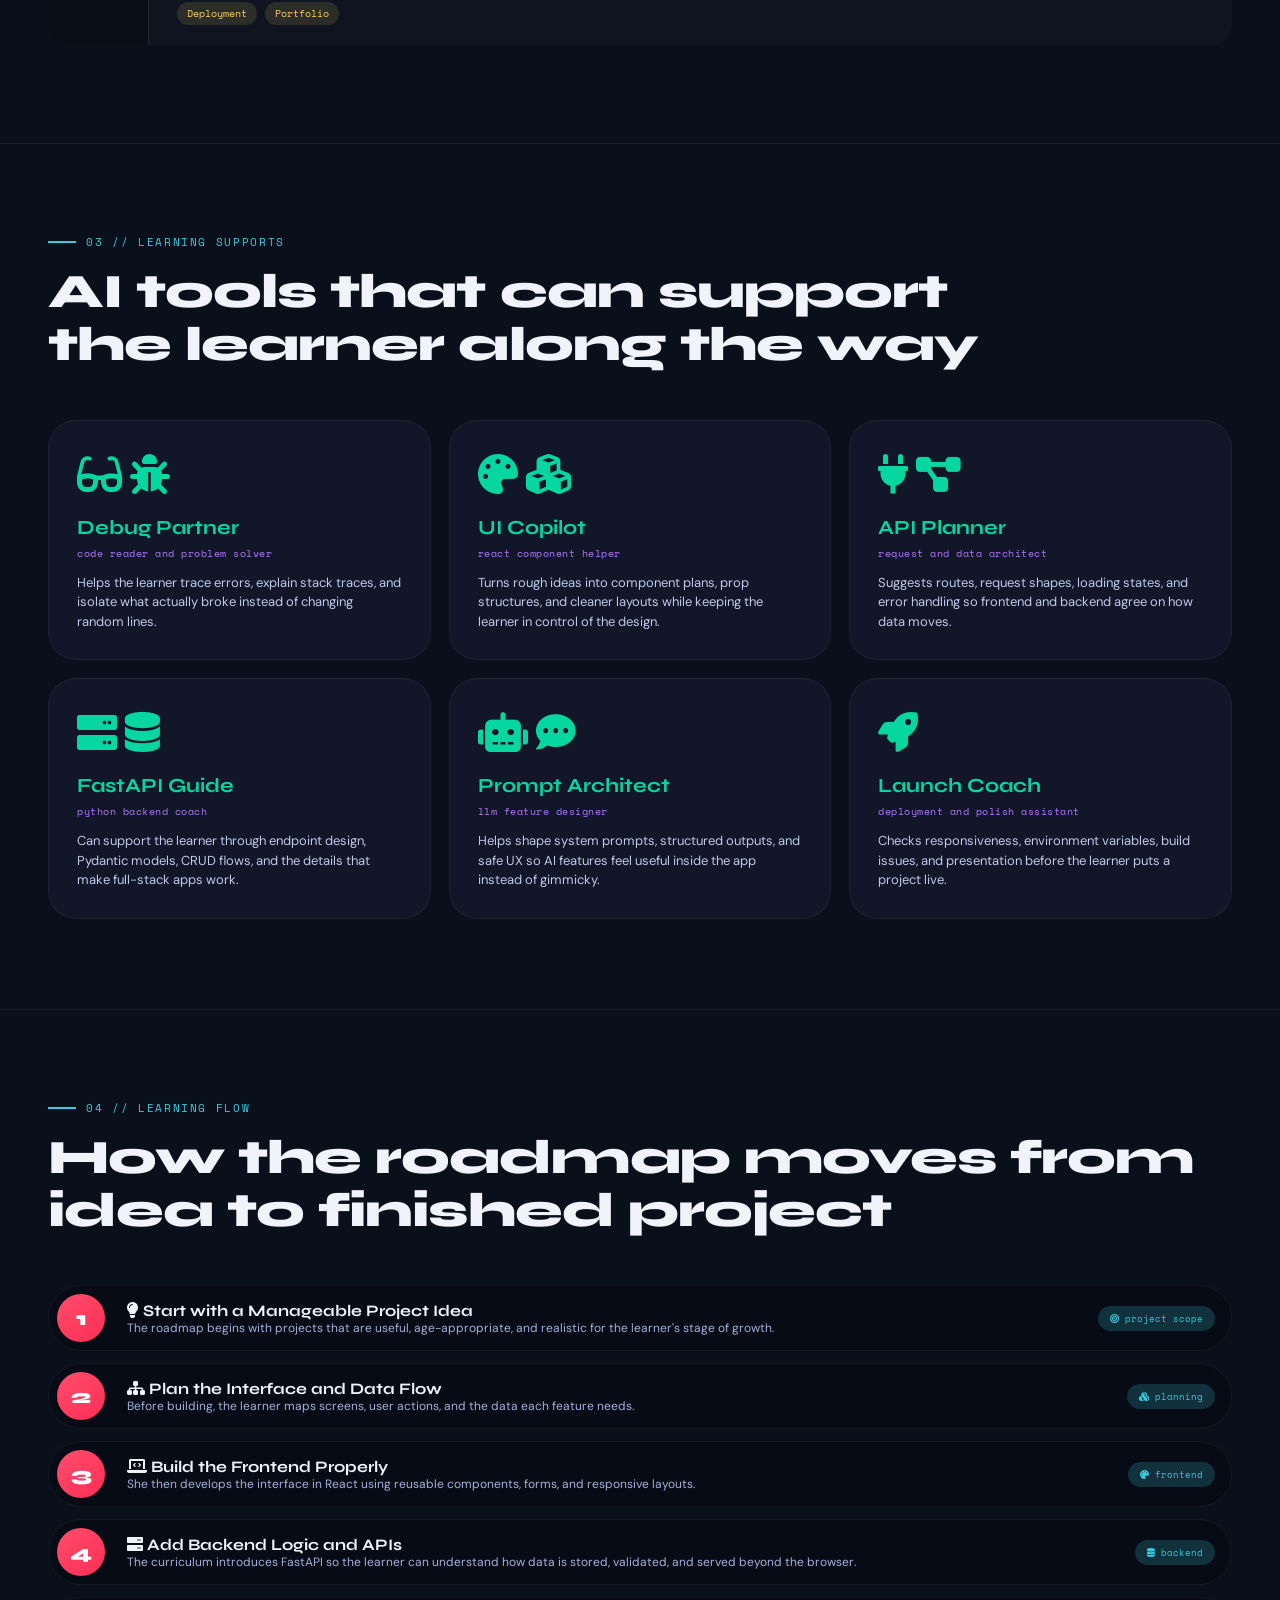
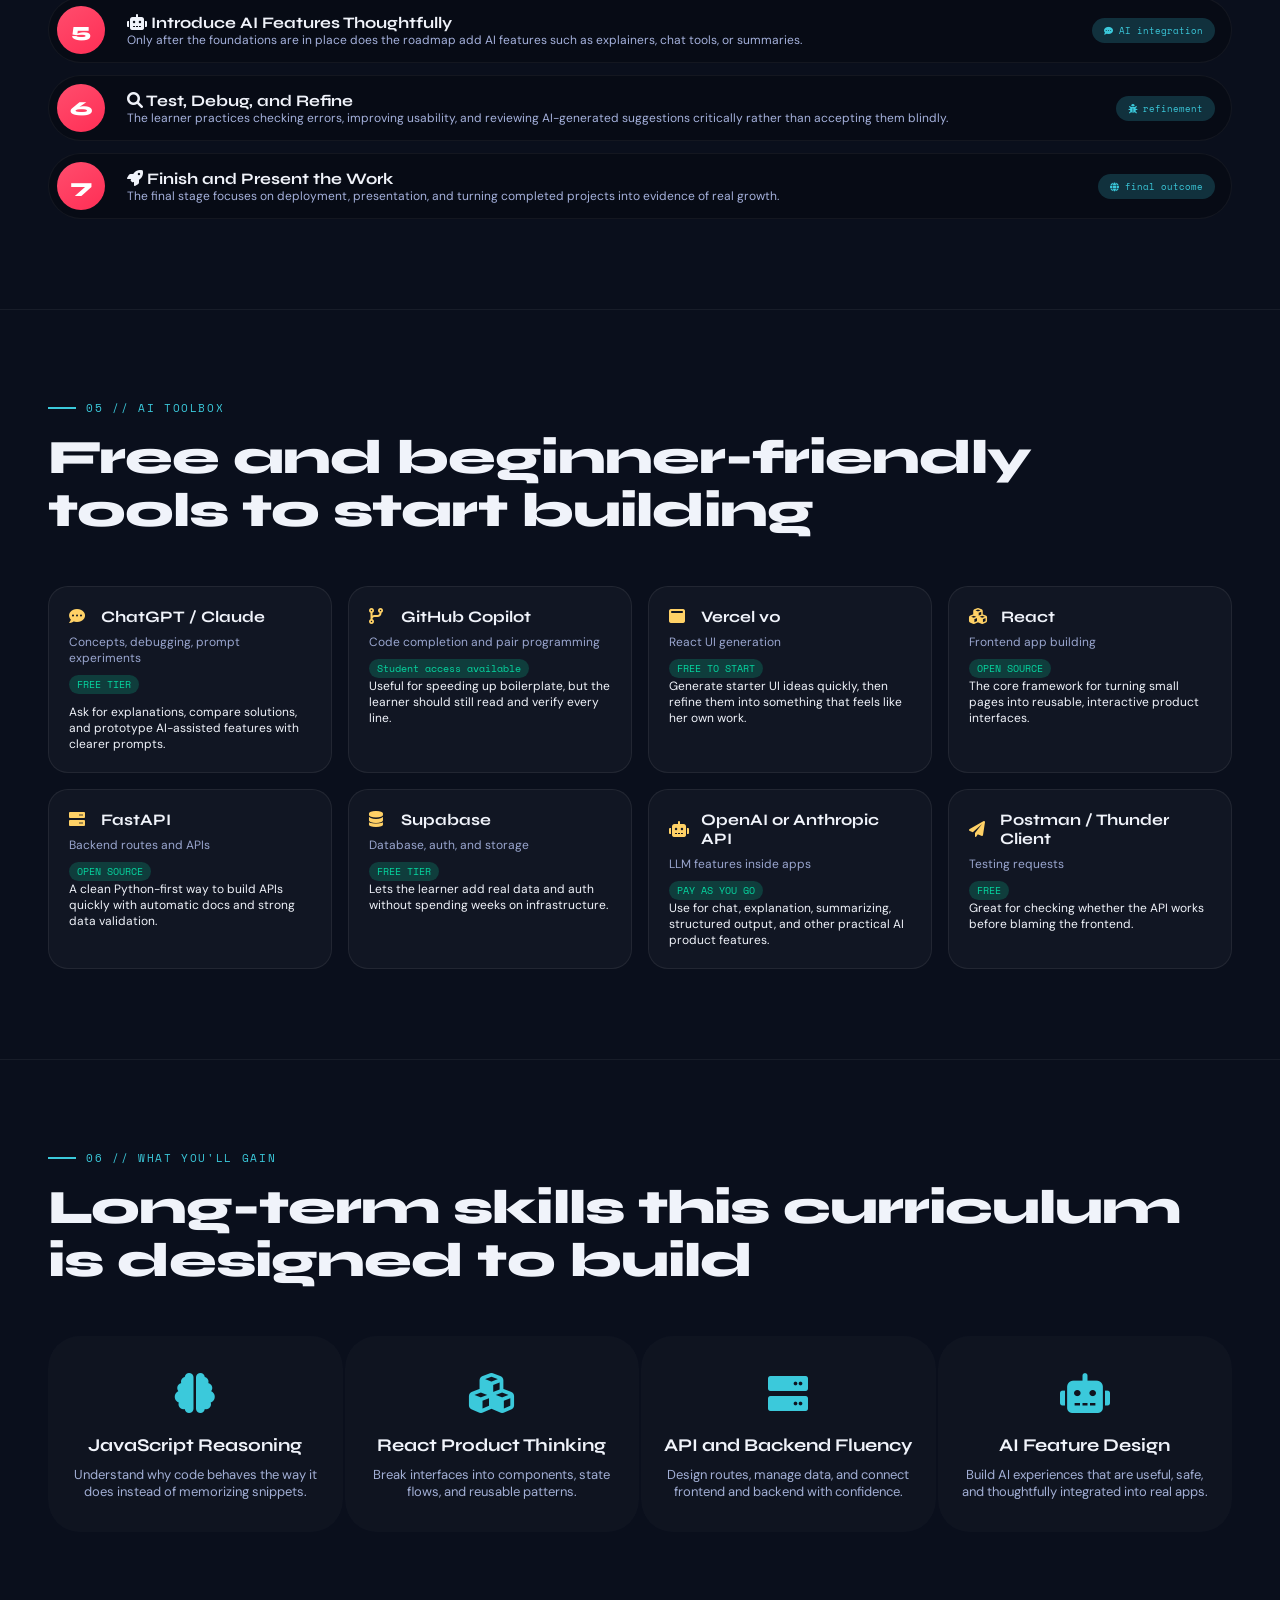
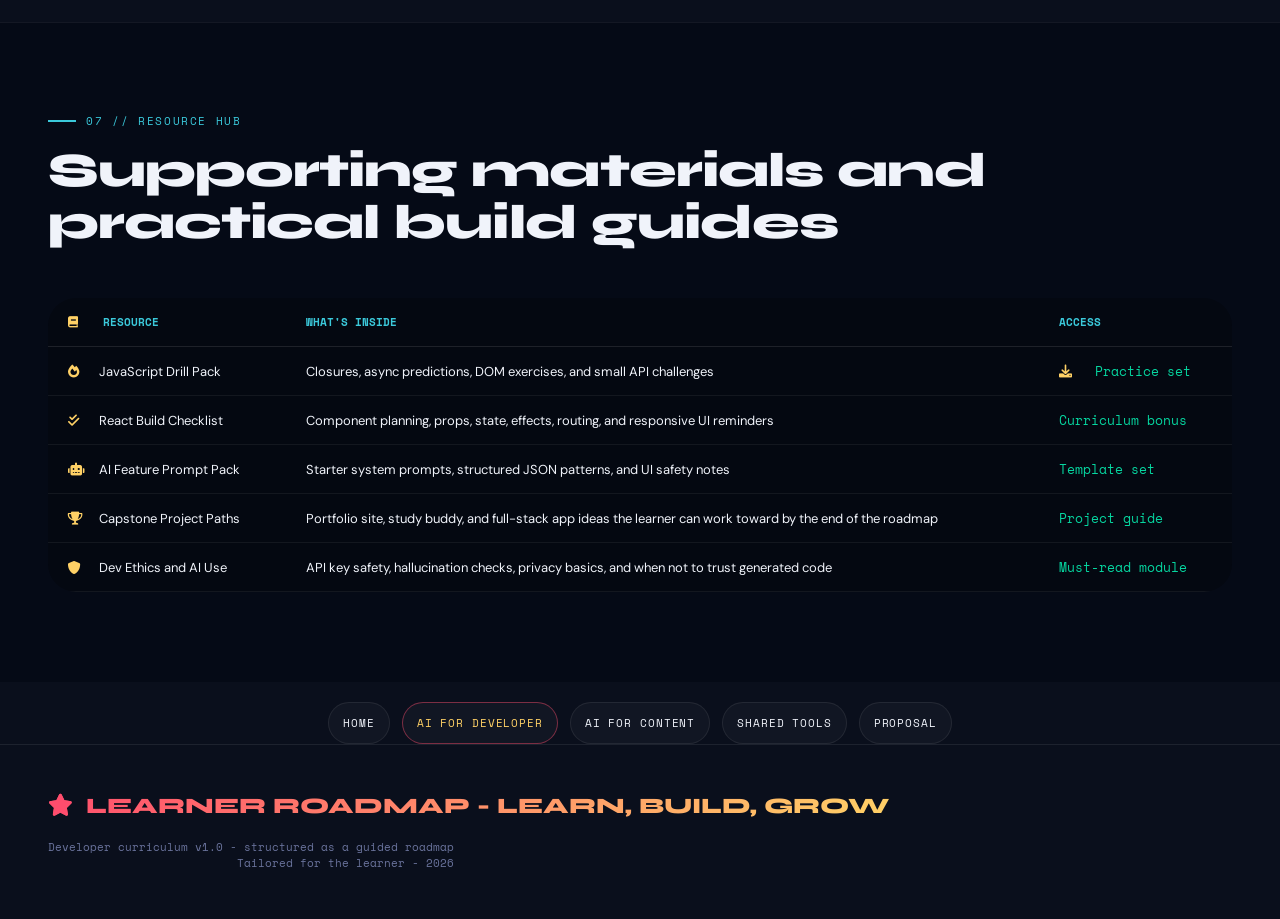
==== commit 8c4e41a7: "proposal" ====
--- a/ai_for_dev.html
+++ b/ai_for_dev.html
@@ -246,6 +246,7 @@
   <a class="footer-tab-link is-active" href="ai_for_dev.html">AI for Developer</a>
   <a class="footer-tab-link" href="ai_for_story.html">AI for Content</a>
   <a class="footer-tab-link" href="ai_tools.html">Shared Tools</a>
+  <a class="footer-tab-link" href="proposal.html">Proposal</a>
 </div>
 
 <footer>
